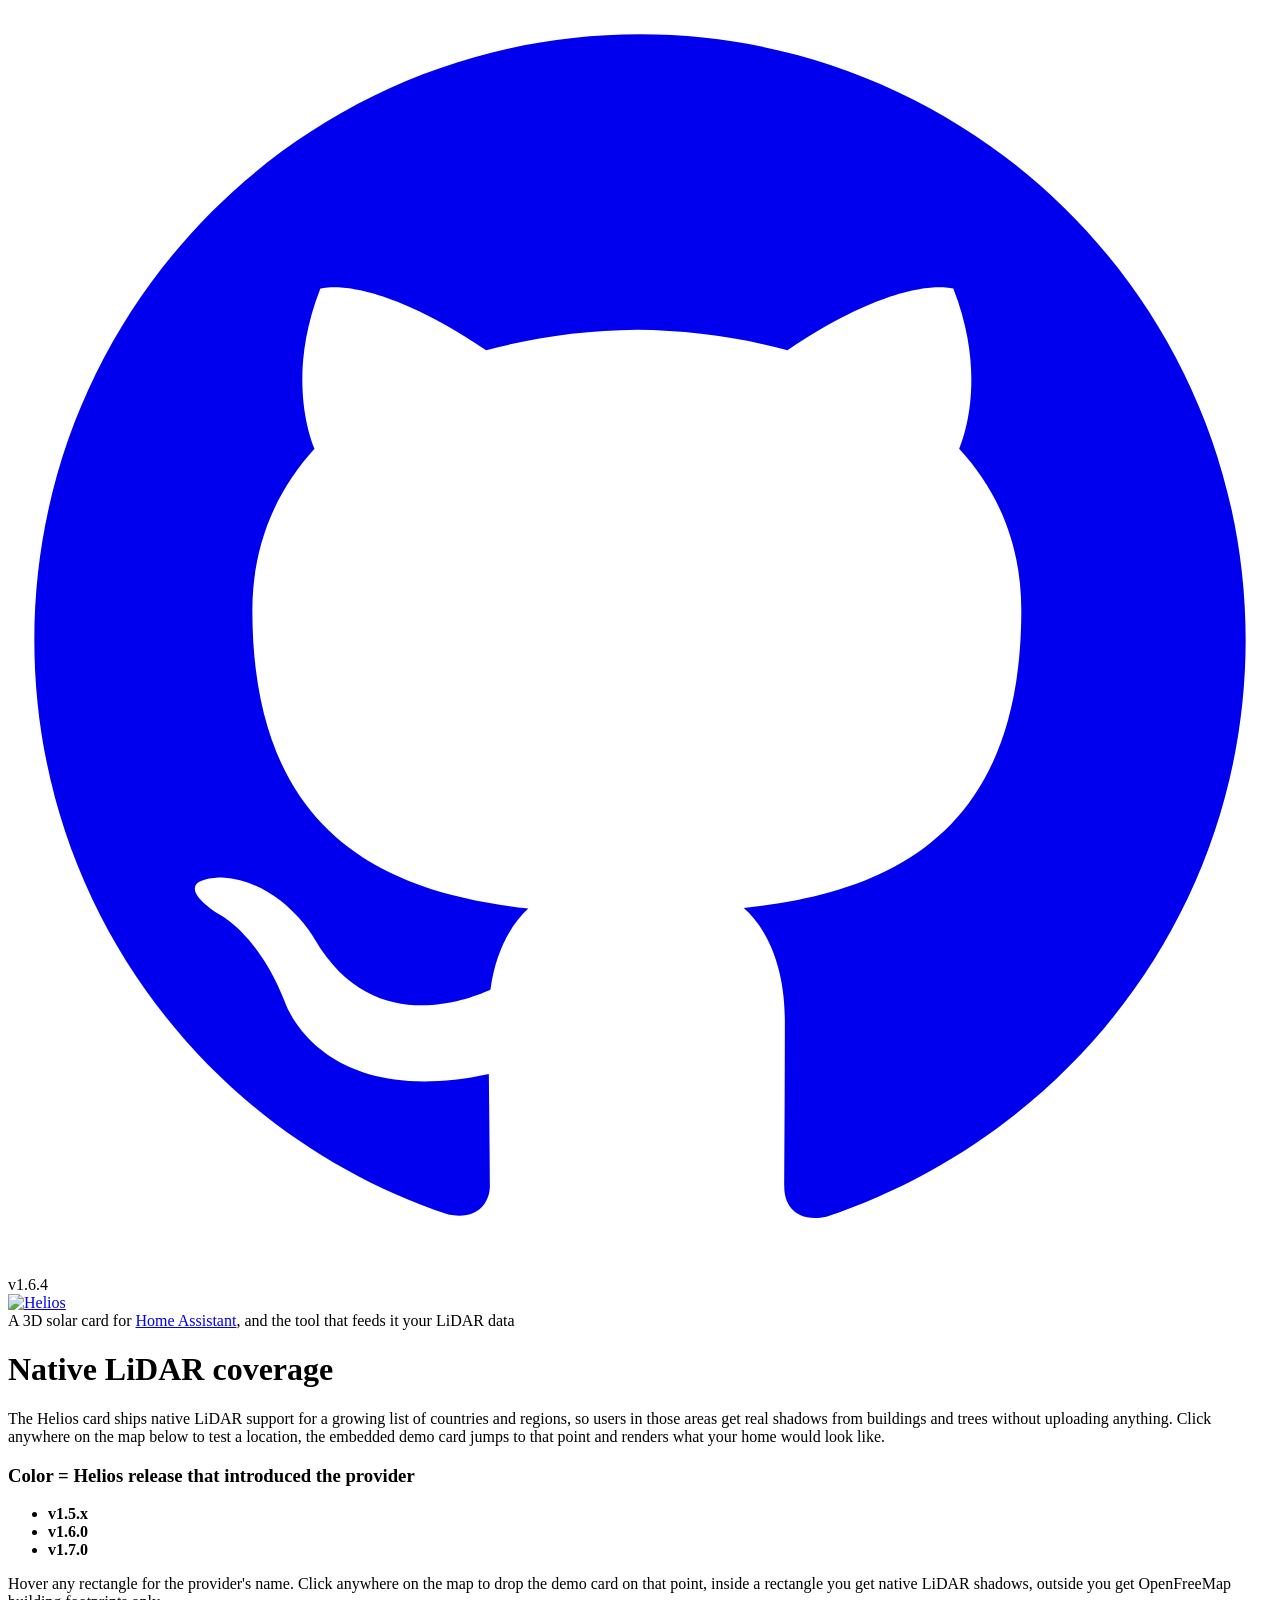
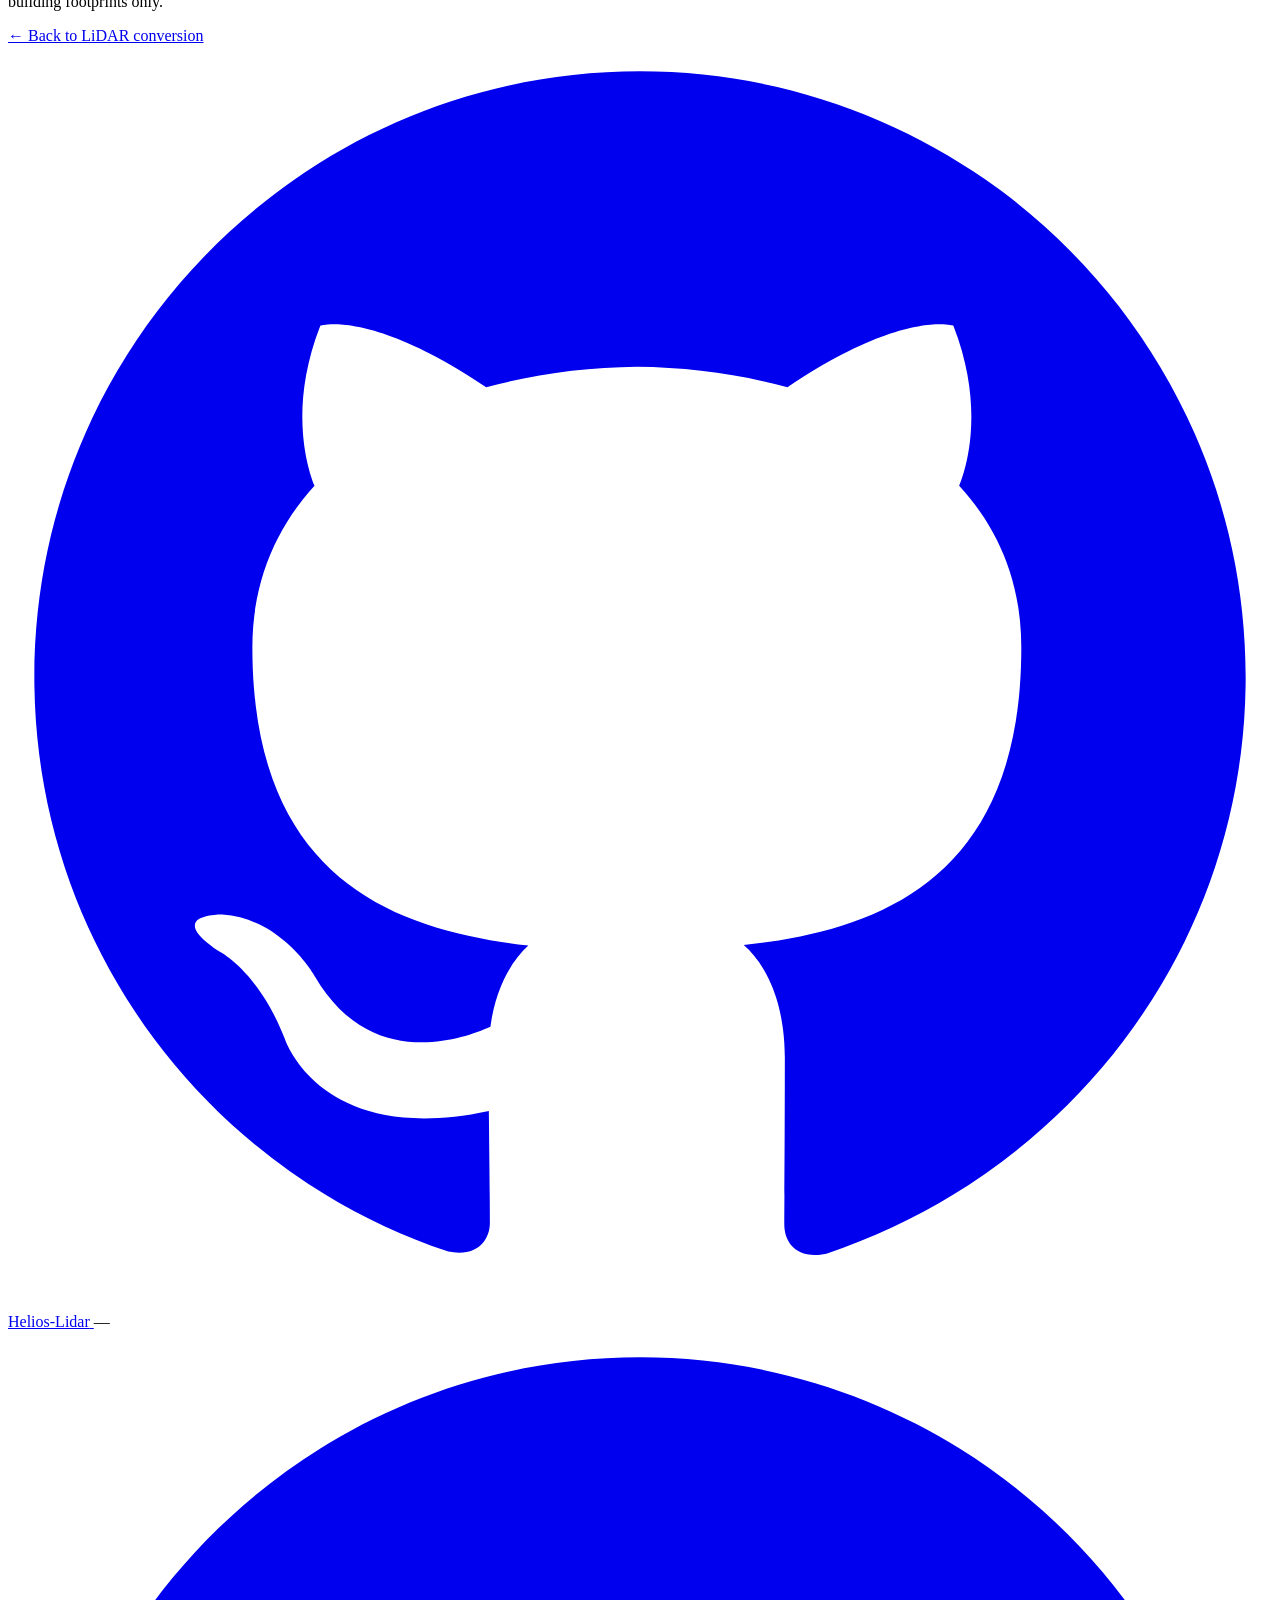
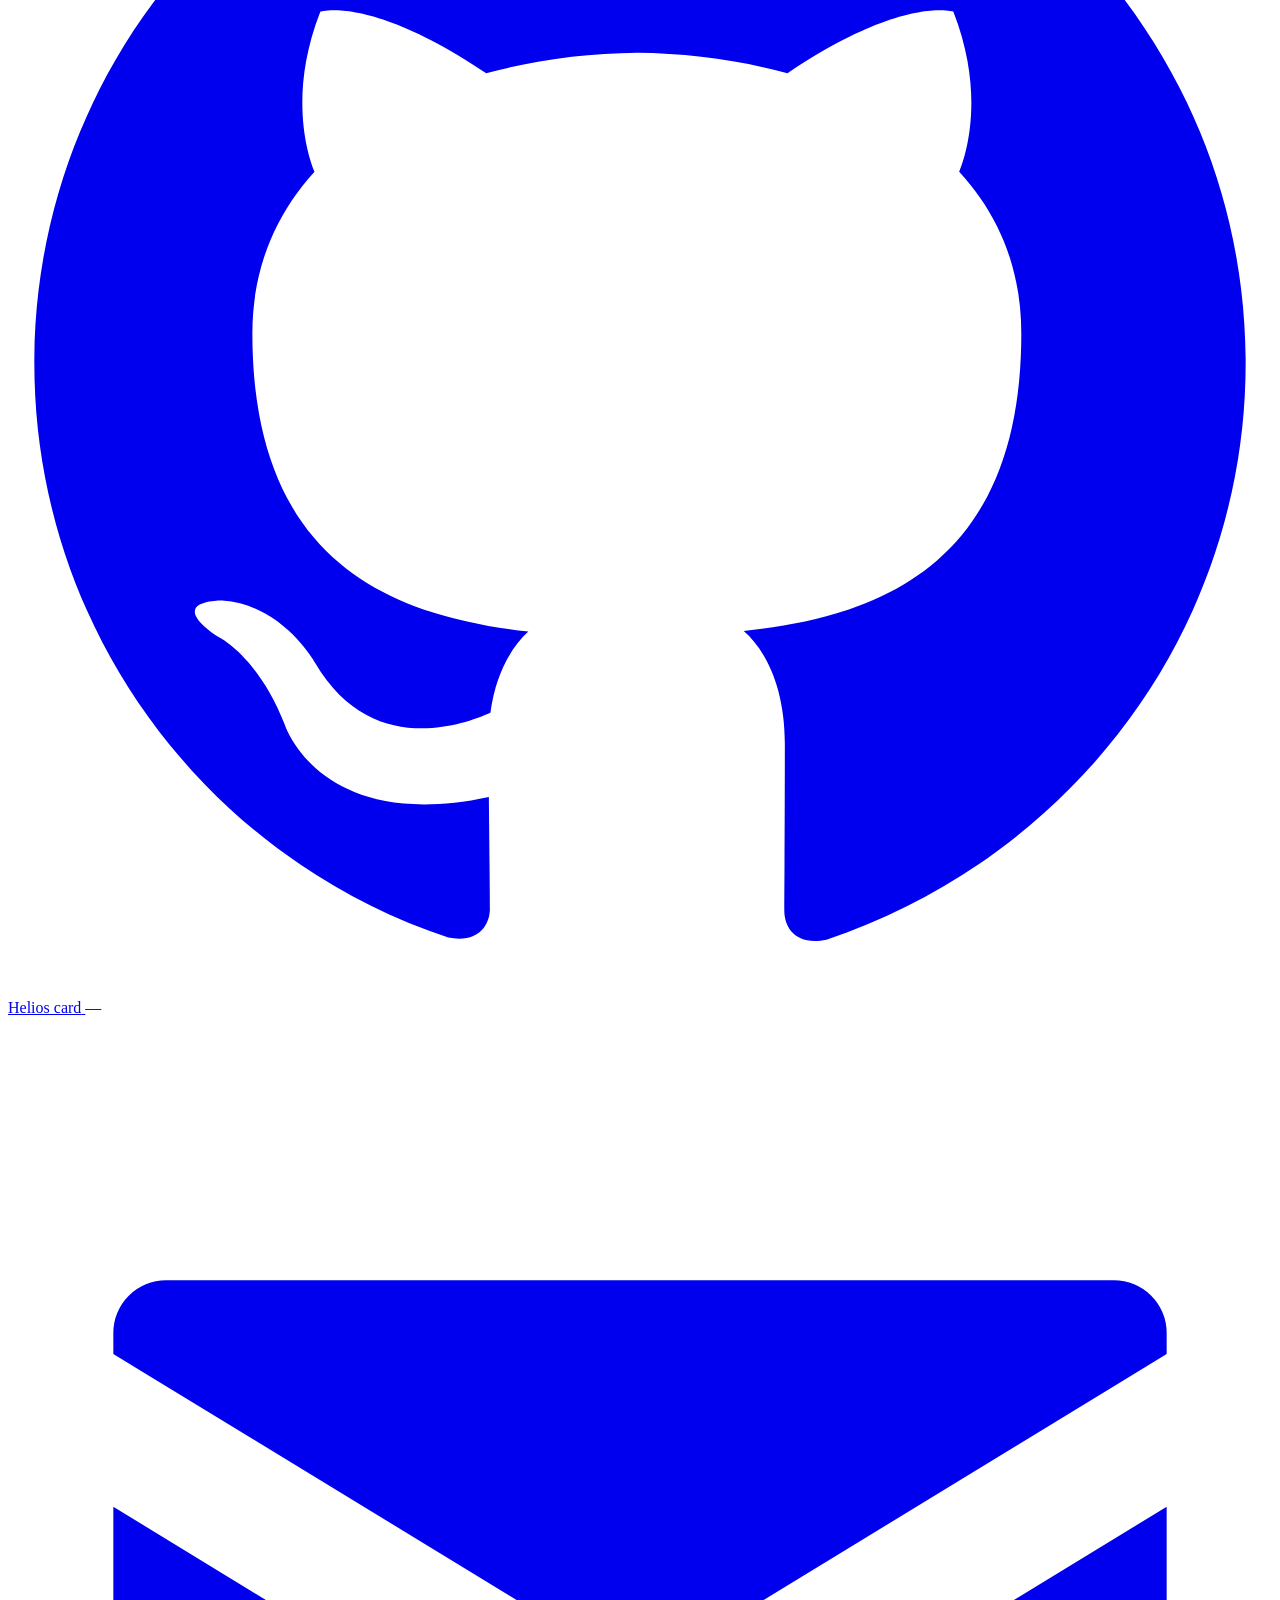
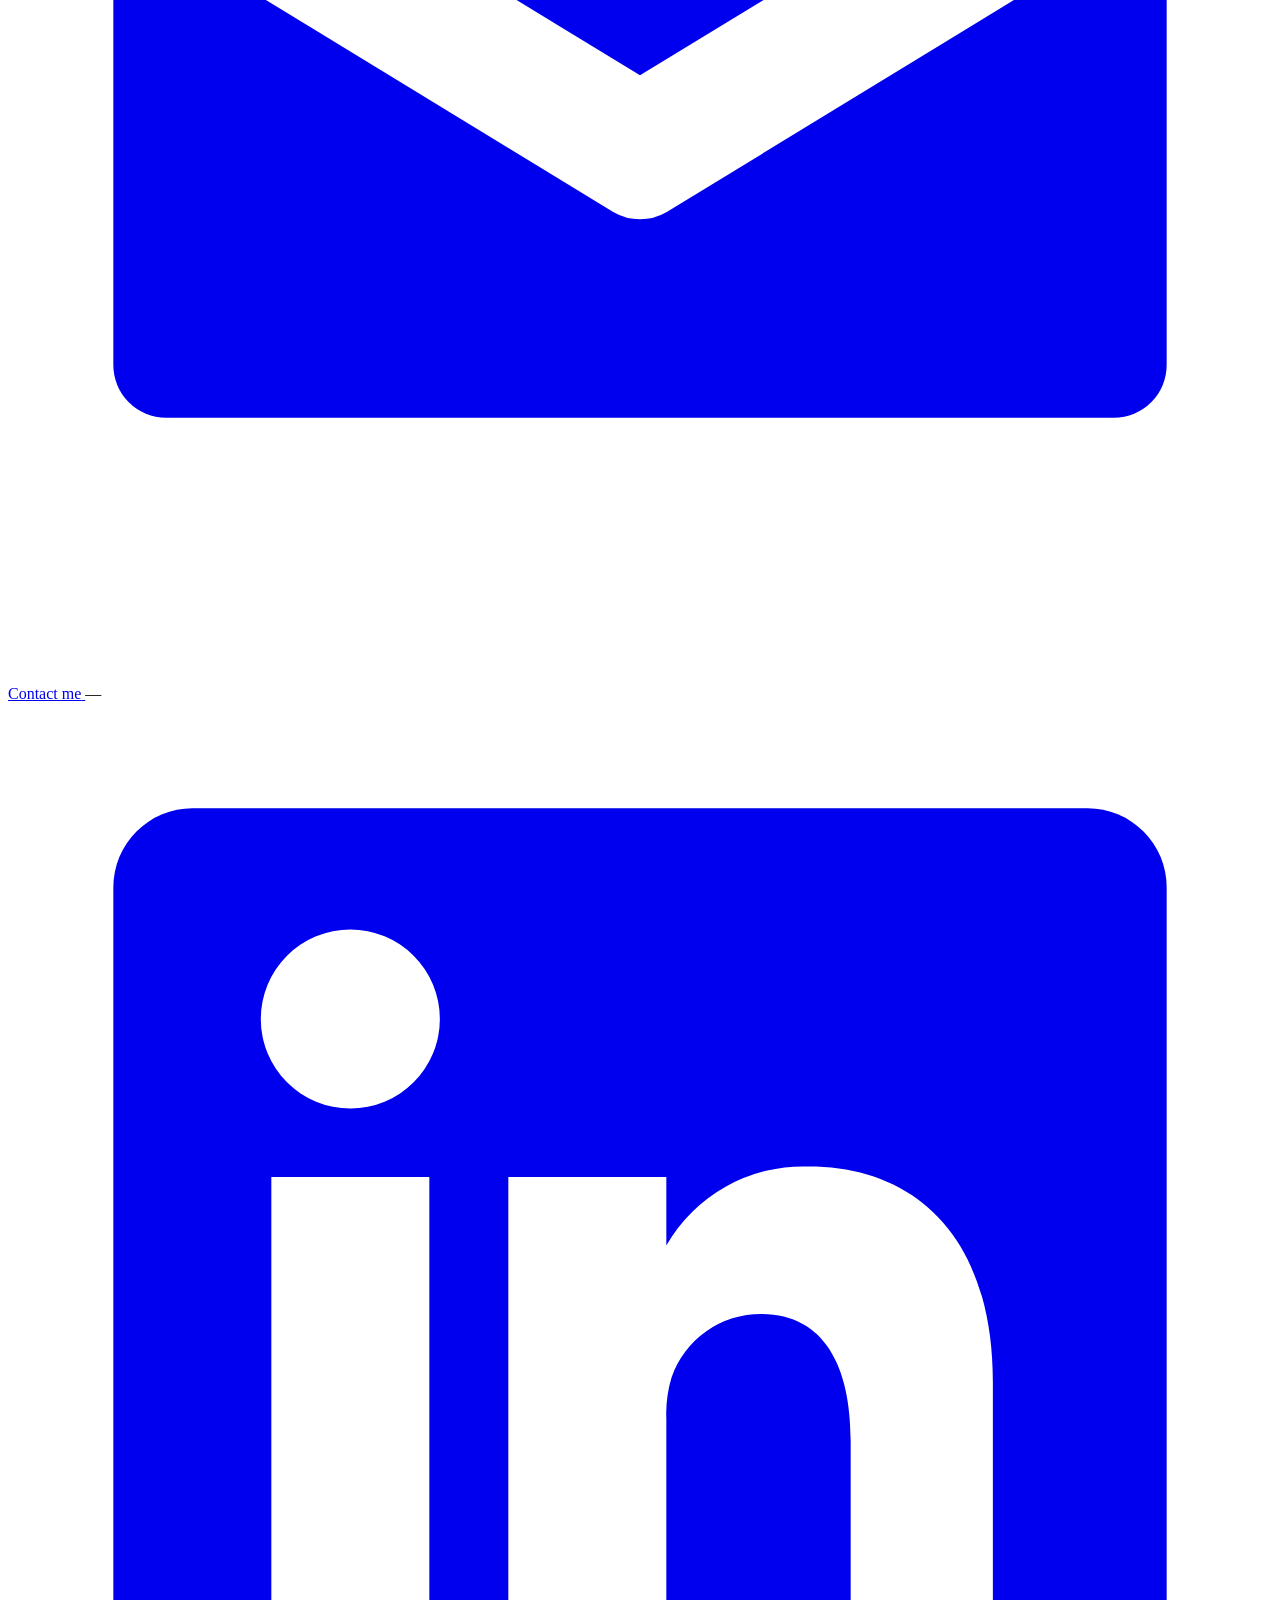
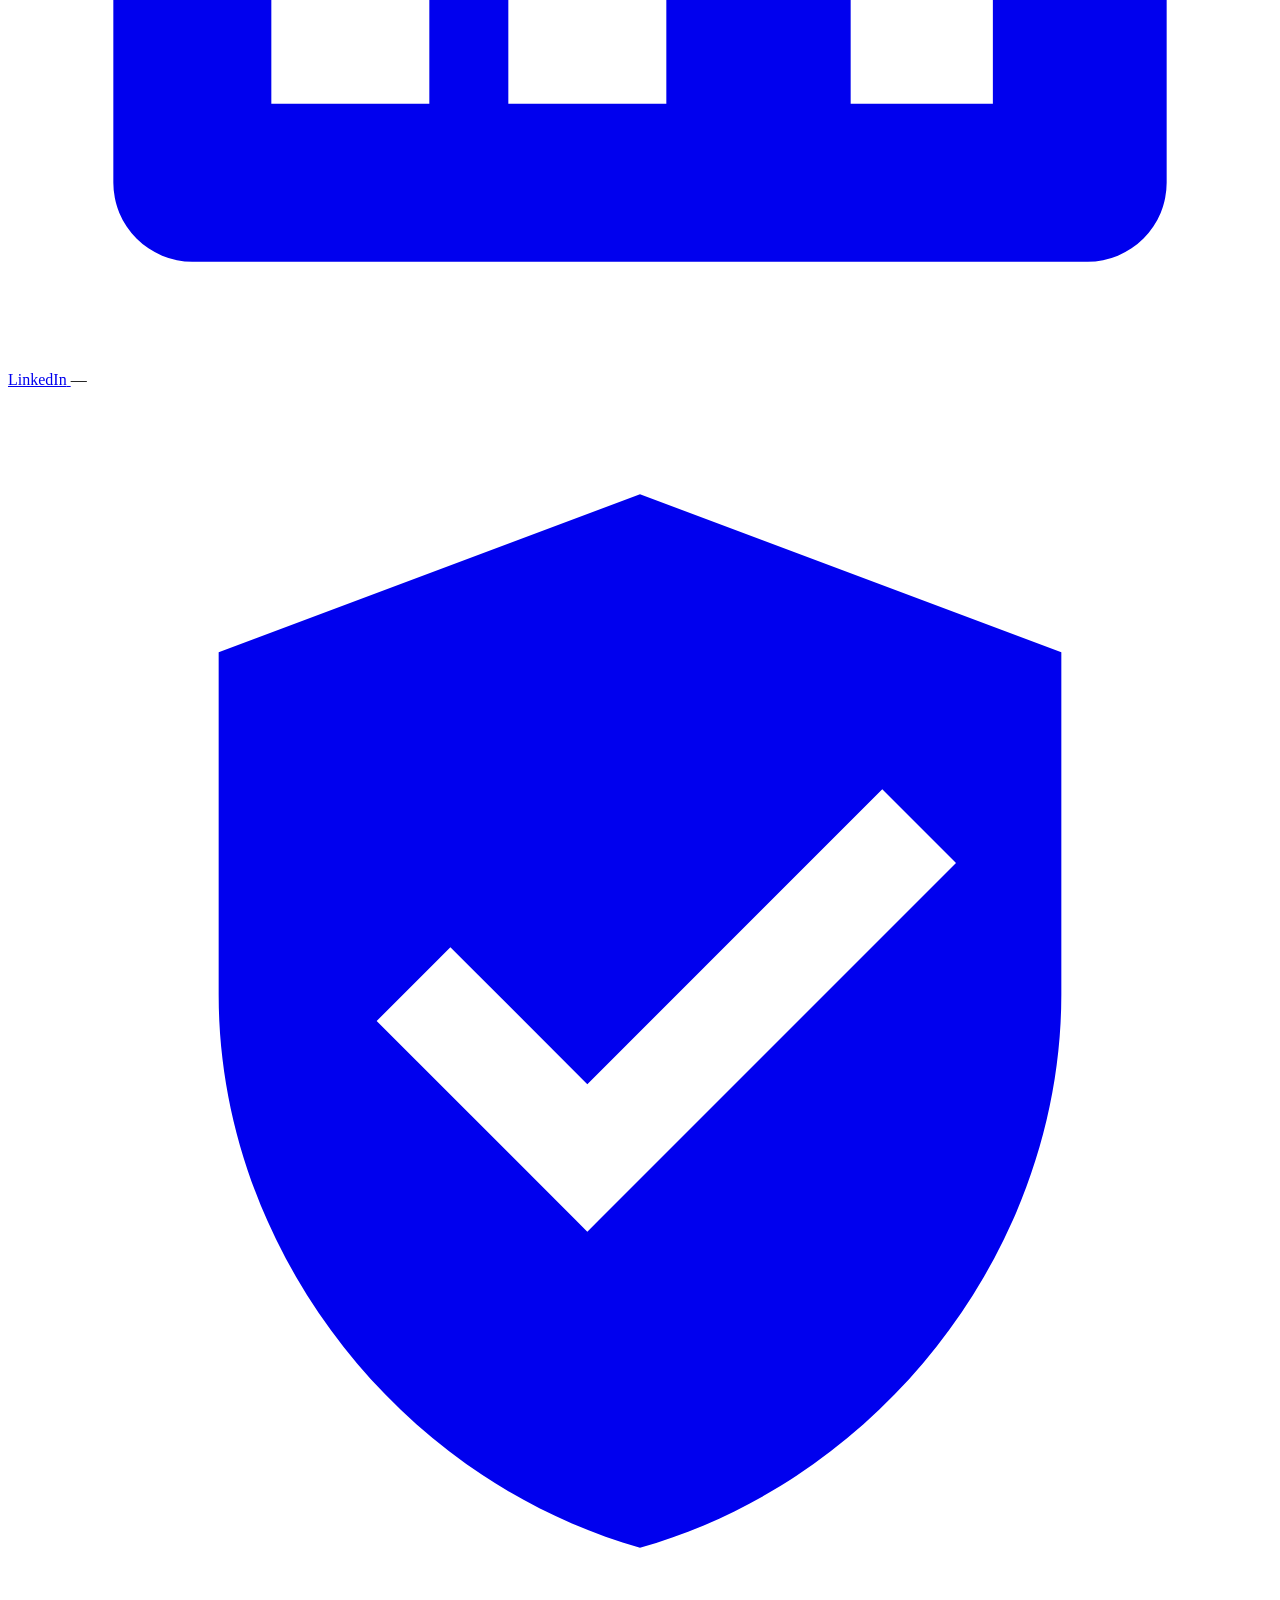
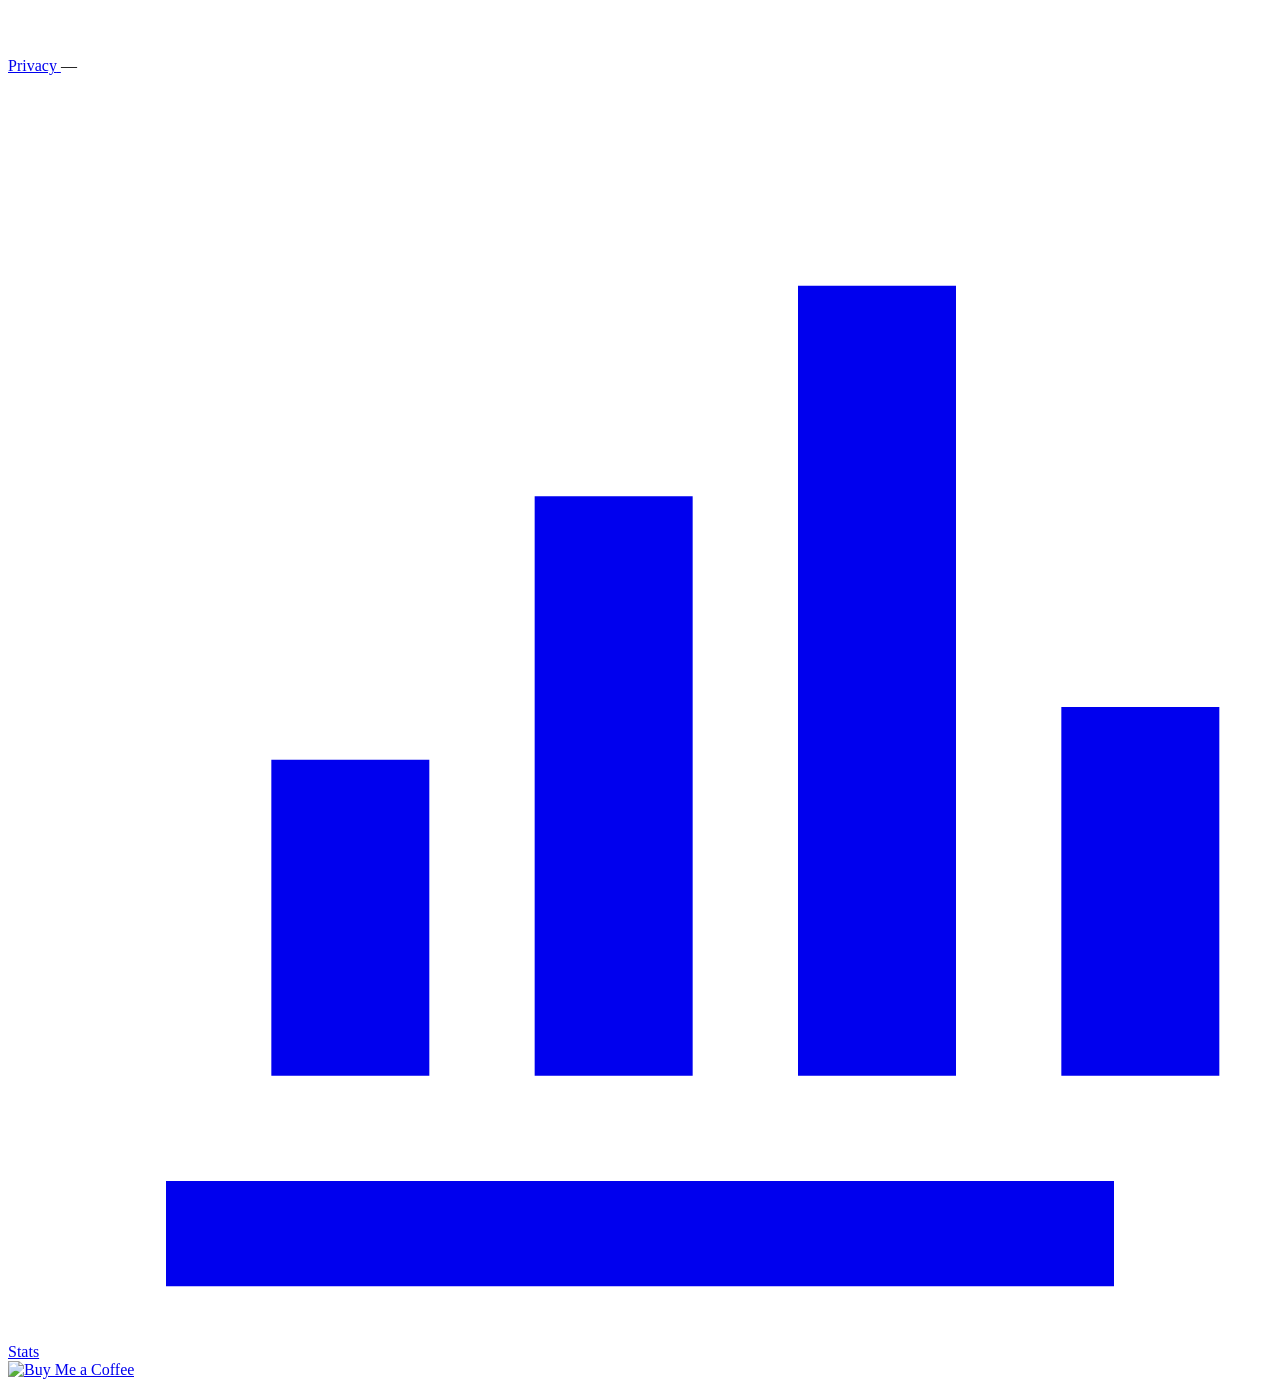
==== frontend/coverage.html @ b8e59f80 "Add /coverage page, interactive world map of native Helios LiDAR support New page at /coverage that " ====
<!DOCTYPE html>
<html lang="en" data-theme="dark">
<head>
  <meta charset="UTF-8">
  <meta name="viewport" content="width=device-width, initial-scale=1.0">

  <title>Helios , native LiDAR coverage</title>
  <meta name="description" content="Check whether your home is inside one of the regions where the Helios Home Assistant card uses native LiDAR shadows. Click anywhere on the world map and the embedded demo card jumps to that point so you can see the result instantly.">
  <meta name="keywords" content="Helios, Home Assistant, LiDAR, coverage map, OpenFreeMap, MapLibre, shadows">
  <meta name="author" content="Jérôme Cremoux">
  <meta name="robots" content="index, follow">
  <link rel="canonical" href="https://helios-lidar.org/coverage">

  <meta property="og:type" content="website">
  <meta property="og:site_name" content="Helios">
  <meta property="og:title" content="Helios , native LiDAR coverage map">
  <meta property="og:description" content="An interactive world map of the regions where Helios paints shadows from real LiDAR data, click anywhere to test your home.">
  <meta property="og:url" content="https://helios-lidar.org/coverage">
  <meta property="og:image" content="https://helios-lidar.org/static/helios-icon.png">

  <meta name="twitter:card" content="summary_large_image">
  <meta name="twitter:title" content="Helios , native LiDAR coverage map">
  <meta name="twitter:description" content="Click anywhere on the world map to test whether the Helios card has native LiDAR shadows at that location.">
  <meta name="twitter:image" content="https://helios-lidar.org/static/helios-icon.png">

  <link rel="icon" type="image/png" href="/static/helios-icon.png">
  <link rel="stylesheet" href="/static/style.css">

  <!--  Leaflet 1.9.4: small (145 kB) interactive world map. Used here
        for the coverage browser, the embedded Helios demo card below
        carries its own MapLibre instance for the 3D home view.        -->
  <link rel="stylesheet" href="https://unpkg.com/leaflet@1.9.4/dist/leaflet.css"
        integrity="sha256-p4NxAoJBhIIN+hmNHrzRCf9tD/miZyoHS5obTRR9BMY="
        crossorigin="">
  <script defer src="https://unpkg.com/leaflet@1.9.4/dist/leaflet.js"
          integrity="sha256-20nQCchB9co0qIjJZRGuk2/Z9VM+kNiyxNV1lvTlZBo="
          crossorigin=""></script>
</head>
<body>
  <div class="bg-blur bg-blur--left"  aria-hidden="true"></div>
  <div class="bg-blur bg-blur--right" aria-hidden="true"></div>
  <div class="lang-strip">
    <div class="lang-strip-left">
      <a class="repo-link" href="https://github.com/ReikanYsora/Helios" target="_blank" rel="noopener" aria-label="Helios GitHub repository">
        <svg viewBox="0 0 24 24" aria-hidden="true" focusable="false"><path fill="currentColor" d="M12 .5C5.65.5.5 5.65.5 12c0 5.08 3.29 9.39 7.86 10.91.58.11.79-.25.79-.55 0-.27-.01-1.17-.02-2.12-3.2.69-3.87-1.36-3.87-1.36-.52-1.33-1.27-1.68-1.27-1.68-1.04-.71.08-.69.08-.69 1.15.08 1.76 1.18 1.76 1.18 1.02 1.74 2.68 1.24 3.33.95.1-.74.4-1.25.72-1.54-2.55-.29-5.24-1.27-5.24-5.66 0-1.25.45-2.27 1.18-3.07-.12-.29-.51-1.46.11-3.04 0 0 .96-.31 3.15 1.17.91-.25 1.89-.38 2.86-.39.97.01 1.95.14 2.86.39 2.19-1.48 3.15-1.17 3.15-1.17.62 1.58.23 2.75.11 3.04.74.8 1.18 1.82 1.18 3.07 0 4.4-2.7 5.37-5.27 5.65.41.36.78 1.06.78 2.14 0 1.55-.01 2.79-.01 3.17 0 .31.21.67.8.55C20.21 21.38 23.5 17.07 23.5 12 23.5 5.65 18.35.5 12 .5z"/></svg>
      </a>
      <span class="site-version" aria-label="Site version">v1.6.4</span>
    </div>
    <div class="lang-switcher" id="lang-switcher" aria-label="Language"></div>
  </div>
  <main>
    <header>
      <div class="brand-banner">
        <a href="/" aria-label="Helios-Lidar home">
          <img src="/static/helios-icon.png" alt="Helios" class="brand-icon">
        </a>
      </div>
      <div class="brand-strip">
        <span class="brand-strip-text" data-i18n="brandStrip">
          A 3D solar card for
          <a href="https://www.home-assistant.io/" target="_blank" rel="noopener">Home Assistant</a>, and the tool that feeds it your LiDAR data
        </span>
      </div>
      <h1 data-i18n="coverageH1">Native LiDAR coverage</h1>
      <p class="lede" data-i18n="coverageLede">
        The Helios card ships native LiDAR support for a growing list of countries and regions, so users in those areas get real shadows from buildings and trees without uploading anything. Click anywhere on the map below to test a location, the embedded demo card jumps to that point and renders what your home would look like.
      </p>
    </header>

    <section class="card" id="coverage-section">
      <div class="coverage-layout">
        <div class="coverage-map-col">
          <div id="coverage-map" class="coverage-map" aria-label="Interactive world map of Helios native LiDAR coverage"></div>
          <div class="coverage-legend" aria-label="Map legend">
            <h3 data-i18n="coverageLegendH3">Color = Helios release that introduced the provider</h3>
            <ul class="coverage-legend-list">
              <li>
                <span class="coverage-legend-swatch" style="background: var(--cov-v15);"></span>
                <span><strong>v1.5.x</strong></span>
              </li>
              <li>
                <span class="coverage-legend-swatch" style="background: var(--cov-v16);"></span>
                <span><strong>v1.6.0</strong></span>
              </li>
              <li>
                <span class="coverage-legend-swatch" style="background: var(--cov-v17);"></span>
                <span><strong>v1.7.0</strong></span>
              </li>
            </ul>
            <p class="coverage-legend-tip" data-i18n="coverageLegendTip">
              Hover any rectangle for the provider's name. Click anywhere on the map to drop the demo card on that point, inside a rectangle you get native LiDAR shadows, outside you get OpenFreeMap building footprints only.
            </p>
          </div>
        </div>
        <div class="coverage-card-col">
          <div id="coverage-card-host" class="coverage-card-host" aria-label="Live demo of the Helios card at the selected location"></div>
          <div class="coverage-card-footer">
            <span class="coverage-current-loc" id="coverage-current-loc" aria-live="polite"></span>
            <a class="coverage-back-link" href="/" data-i18n="coverageBackLink">&larr; Back to LiDAR conversion</a>
          </div>
        </div>
      </div>
    </section>
  </main>

  <footer class="footer-glow">
    <div class="footer-inner">
      <a class="footer-link" href="https://github.com/ReikanYsora/Helios-Lidar" target="_blank" rel="noopener">
        <svg class="footer-link-icon" viewBox="0 0 24 24" aria-hidden="true" focusable="false"><path fill="currentColor" d="M12 .5C5.65.5.5 5.65.5 12c0 5.08 3.29 9.39 7.86 10.91.58.11.79-.25.79-.55 0-.27-.01-1.17-.02-2.12-3.2.69-3.87-1.36-3.87-1.36-.52-1.33-1.27-1.68-1.27-1.68-1.04-.71.08-.69.08-.69 1.15.08 1.76 1.18 1.76 1.18 1.02 1.74 2.68 1.24 3.33.95.1-.74.4-1.25.72-1.54-2.55-.29-5.24-1.27-5.24-5.66 0-1.25.45-2.27 1.18-3.07-.12-.29-.51-1.46.11-3.04 0 0 .96-.31 3.15 1.17.91-.25 1.89-.38 2.86-.39.97.01 1.95.14 2.86.39 2.19-1.48 3.15-1.17 3.15-1.17.62 1.58.23 2.75.11 3.04.74.8 1.18 1.82 1.18 3.07 0 4.4-2.7 5.37-5.27 5.65.41.36.78 1.06.78 2.14 0 1.55-.01 2.79-.01 3.17 0 .31.21.67.8.55C20.21 21.38 23.5 17.07 23.5 12 23.5 5.65 18.35.5 12 .5z"/></svg>
        <span data-i18n="footerSource">Helios-Lidar</span>
      </a>
      <span class="sep">&mdash;</span>
      <a class="footer-link" href="https://github.com/ReikanYsora/Helios" target="_blank" rel="noopener">
        <svg class="footer-link-icon" viewBox="0 0 24 24" aria-hidden="true" focusable="false"><path fill="currentColor" d="M12 .5C5.65.5.5 5.65.5 12c0 5.08 3.29 9.39 7.86 10.91.58.11.79-.25.79-.55 0-.27-.01-1.17-.02-2.12-3.2.69-3.87-1.36-3.87-1.36-.52-1.33-1.27-1.68-1.27-1.68-1.04-.71.08-.69.08-.69 1.15.08 1.76 1.18 1.76 1.18 1.02 1.74 2.68 1.24 3.33.95.1-.74.4-1.25.72-1.54-2.55-.29-5.24-1.27-5.24-5.66 0-1.25.45-2.27 1.18-3.07-.12-.29-.51-1.46.11-3.04 0 0 .96-.31 3.15 1.17.91-.25 1.89-.38 2.86-.39.97.01 1.95.14 2.86.39 2.19-1.48 3.15-1.17 3.15-1.17.62 1.58.23 2.75.11 3.04.74.8 1.18 1.82 1.18 3.07 0 4.4-2.7 5.37-5.27 5.65.41.36.78 1.06.78 2.14 0 1.55-.01 2.79-.01 3.17 0 .31.21.67.8.55C20.21 21.38 23.5 17.07 23.5 12 23.5 5.65 18.35.5 12 .5z"/></svg>
        <span data-i18n="footerHeliosCard">Helios card</span>
      </a>
      <span class="sep">&mdash;</span>
      <a class="footer-link" href="mailto:jcremoux@gmail.com">
        <svg class="footer-link-icon" viewBox="0 0 24 24" aria-hidden="true" focusable="false"><path fill="currentColor" d="M3 5h18a1 1 0 0 1 1 1v.4l-10 6.1L2 6.4V6a1 1 0 0 1 1-1zm19 4.3V18a1 1 0 0 1-1 1H3a1 1 0 0 1-1-1V9.3l9.5 5.8a1 1 0 0 0 1 0L22 9.3z"/></svg>
        <span data-i18n="contactMe">Contact me</span>
      </a>
      <span class="sep">&mdash;</span>
      <a class="footer-link" href="https://fr.linkedin.com/in/jerome-cremoux" target="_blank" rel="noopener">
        <svg class="footer-link-icon" viewBox="0 0 24 24" aria-hidden="true" focusable="false"><path fill="currentColor" d="M20.5 2h-17A1.5 1.5 0 0 0 2 3.5v17A1.5 1.5 0 0 0 3.5 22h17a1.5 1.5 0 0 0 1.5-1.5v-17A1.5 1.5 0 0 0 20.5 2zM8 19H5V9h3v10zM6.5 7.7A1.7 1.7 0 1 1 8.2 6a1.7 1.7 0 0 1-1.7 1.7zM19 19h-3v-5c0-1.4-.5-2.4-1.7-2.4a1.8 1.8 0 0 0-1.7 1.2 2.4 2.4 0 0 0-.1.8V19h-3V9h3v1.3a3 3 0 0 1 2.7-1.5c2 0 3.5 1.3 3.5 4.1V19z"/></svg>
        <span>LinkedIn</span>
      </a>
      <span class="sep">&mdash;</span>
      <a class="footer-link" href="/privacy">
        <svg class="footer-link-icon" viewBox="0 0 24 24" aria-hidden="true" focusable="false"><path fill="currentColor" d="M12 2 4 5v6.5c0 4.8 3.4 9.2 8 10.5 4.6-1.3 8-5.7 8-10.5V5l-8-3zm-1 14-4-4 1.4-1.4 2.6 2.6 5.6-5.6L18 9l-7 7z"/></svg>
        <span data-i18n="footerPrivacy">Privacy</span>
      </a>
      <span class="sep">&mdash;</span>
      <a class="footer-link" href="/stats">
        <svg class="footer-link-icon" viewBox="0 0 24 24" aria-hidden="true" focusable="false"><path fill="currentColor" d="M3 21h18v2H3v-2zm2-8h3v6H5v-6zm5-5h3v11h-3V8zm5-4h3v15h-3V4zm5 8h3v7h-3v-7z"/></svg>
        <span data-i18n="footerStats">Stats</span>
      </a>
      <div class="bmc-row">
        <a href="https://www.buymeacoffee.com/reikanysora" target="_blank" rel="noopener">
          <img src="https://img.shields.io/badge/Buy%20Me%20a%20Coffee-Donate-orange?style=flat-square&logo=buy-me-a-coffee" alt="Buy Me a Coffee">
        </a>
      </div>
    </div>
  </footer>

  <script type="module" src="/static/bg-pointcloud.js"></script>
  <script type="module" src="/static/coverage.js"></script>
</body>
</html>
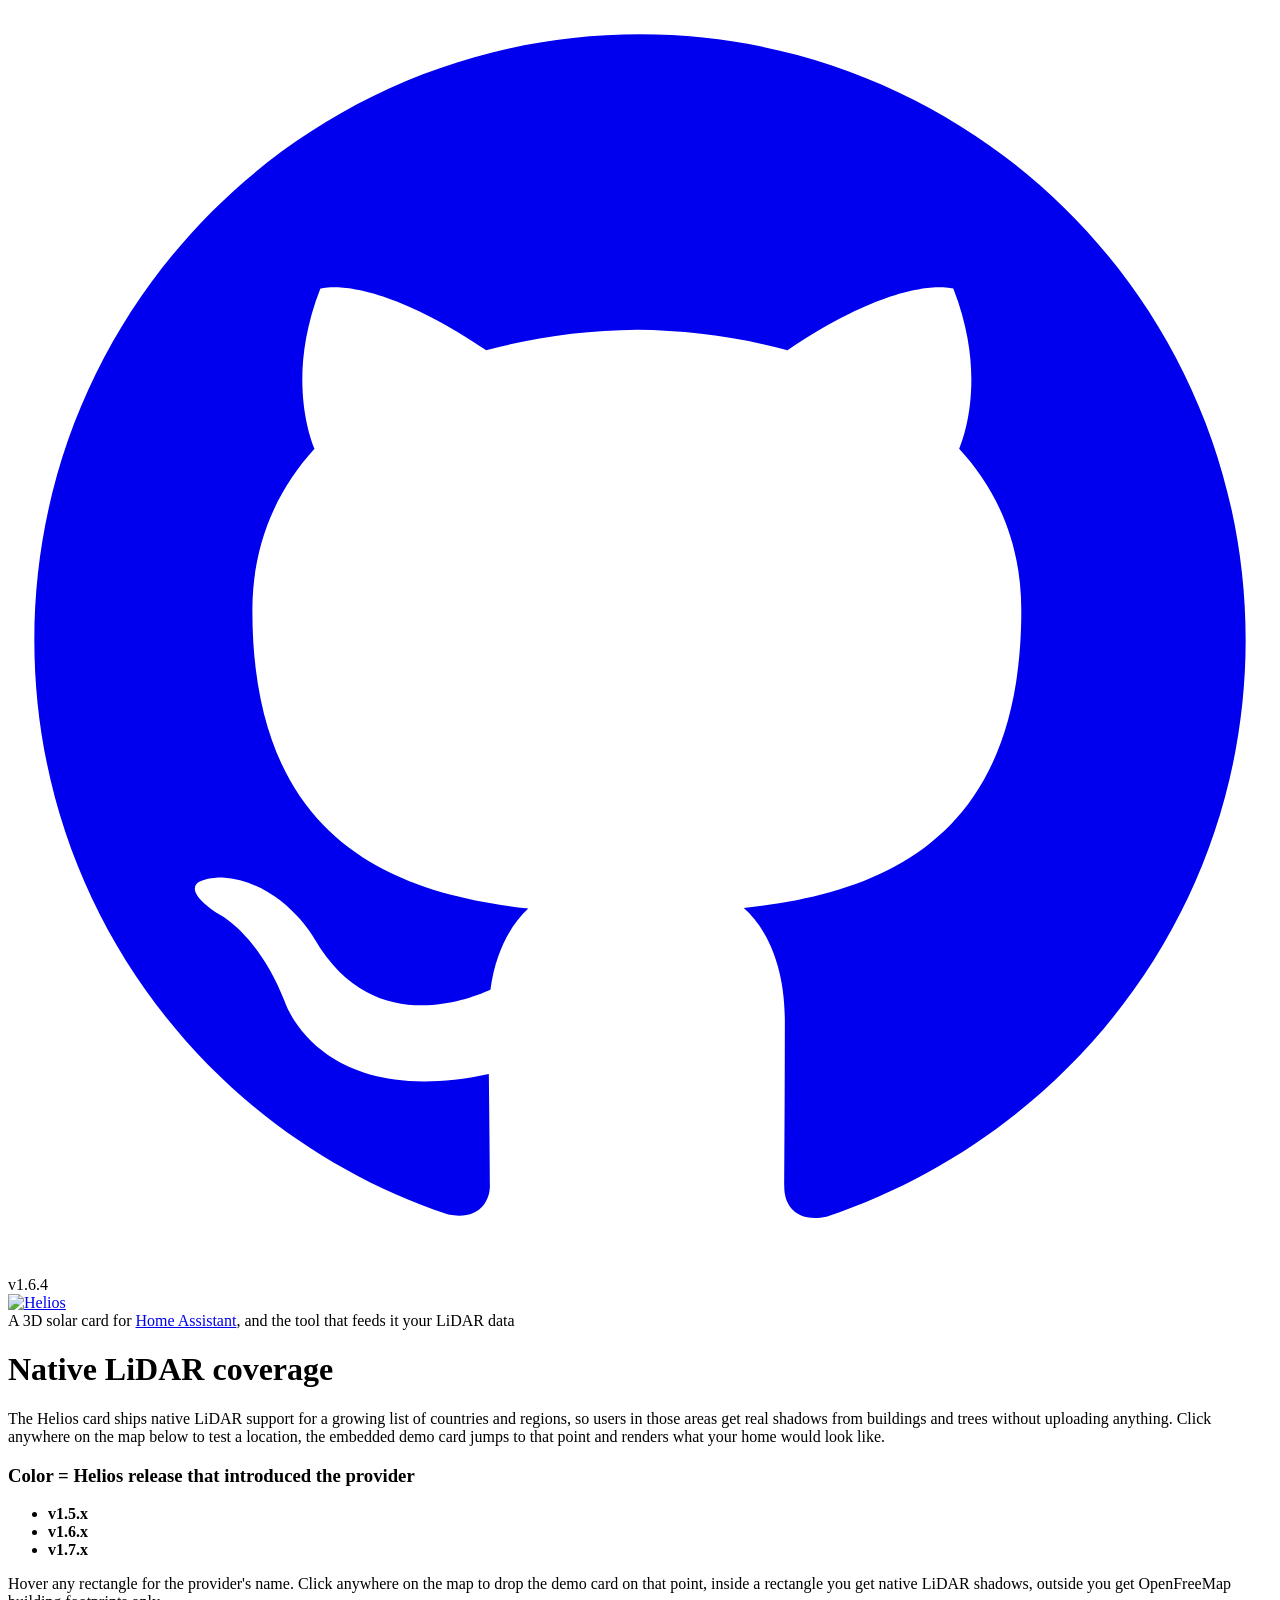
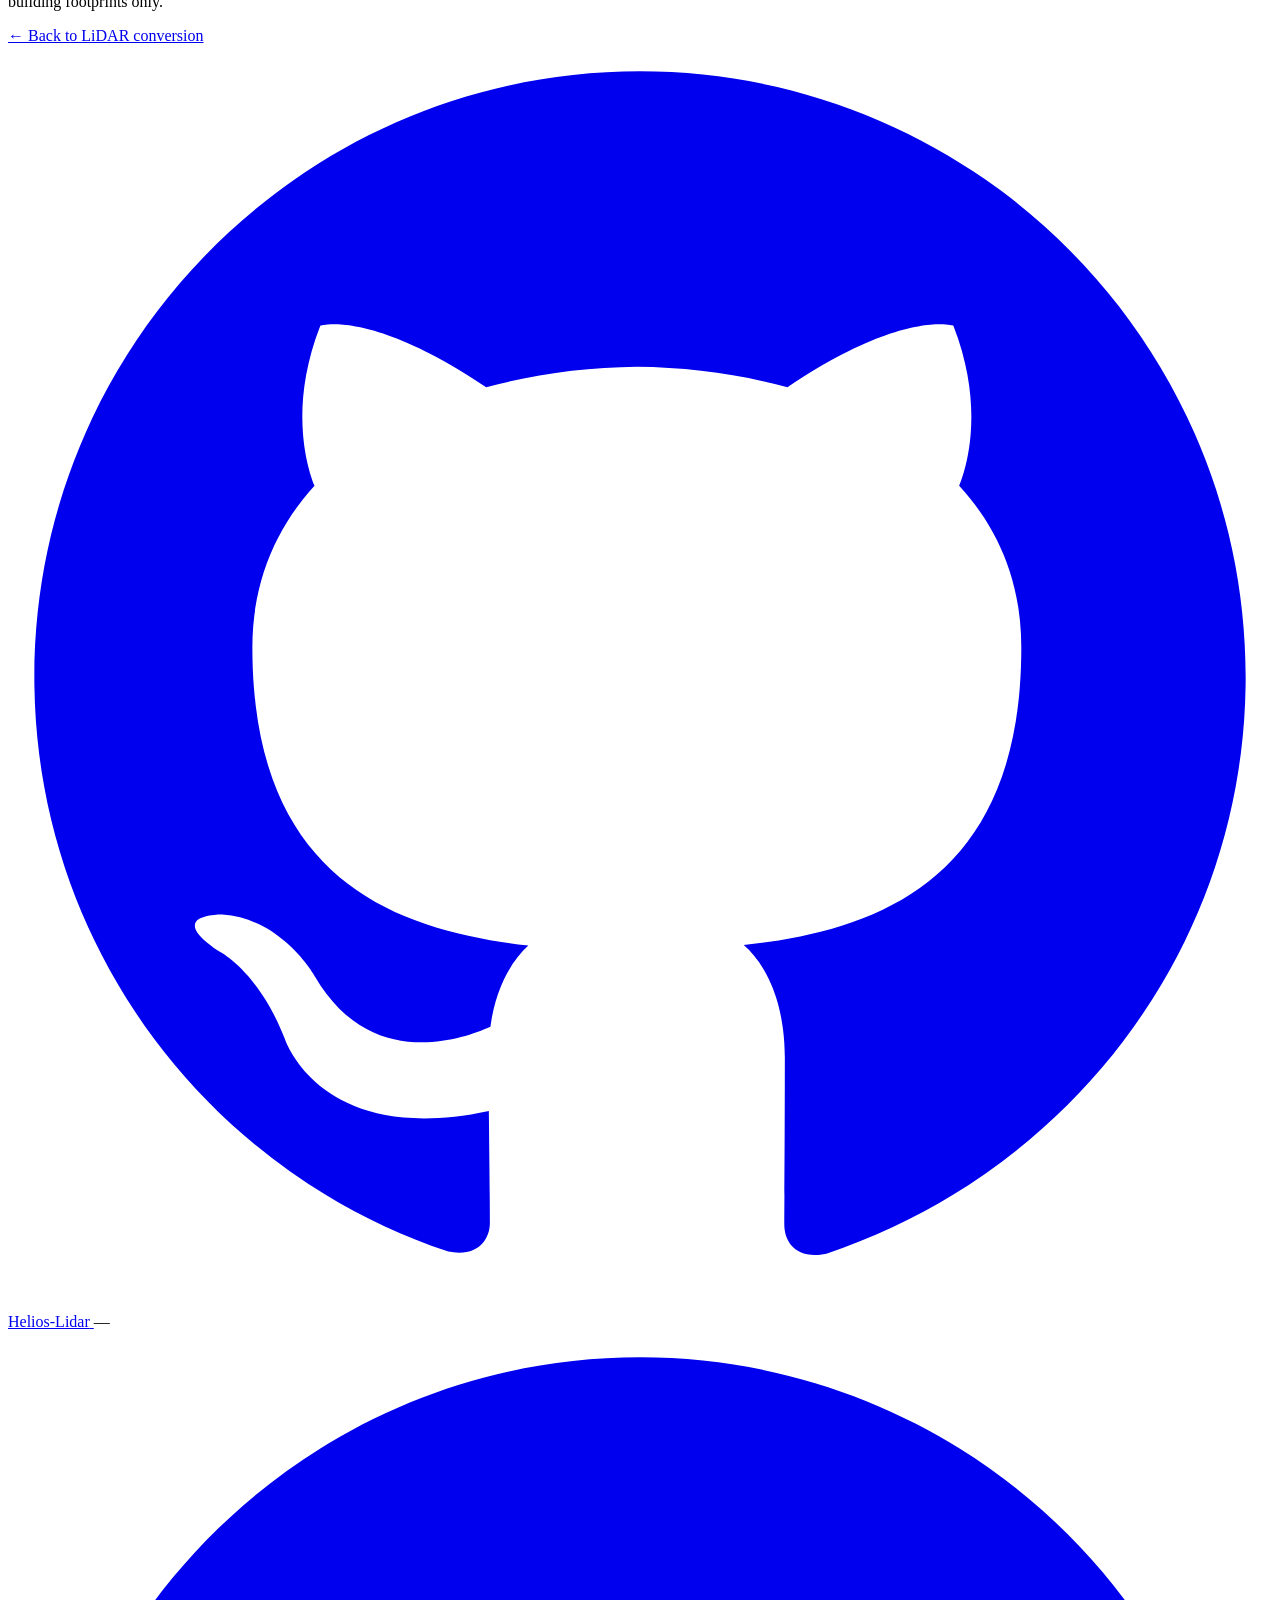
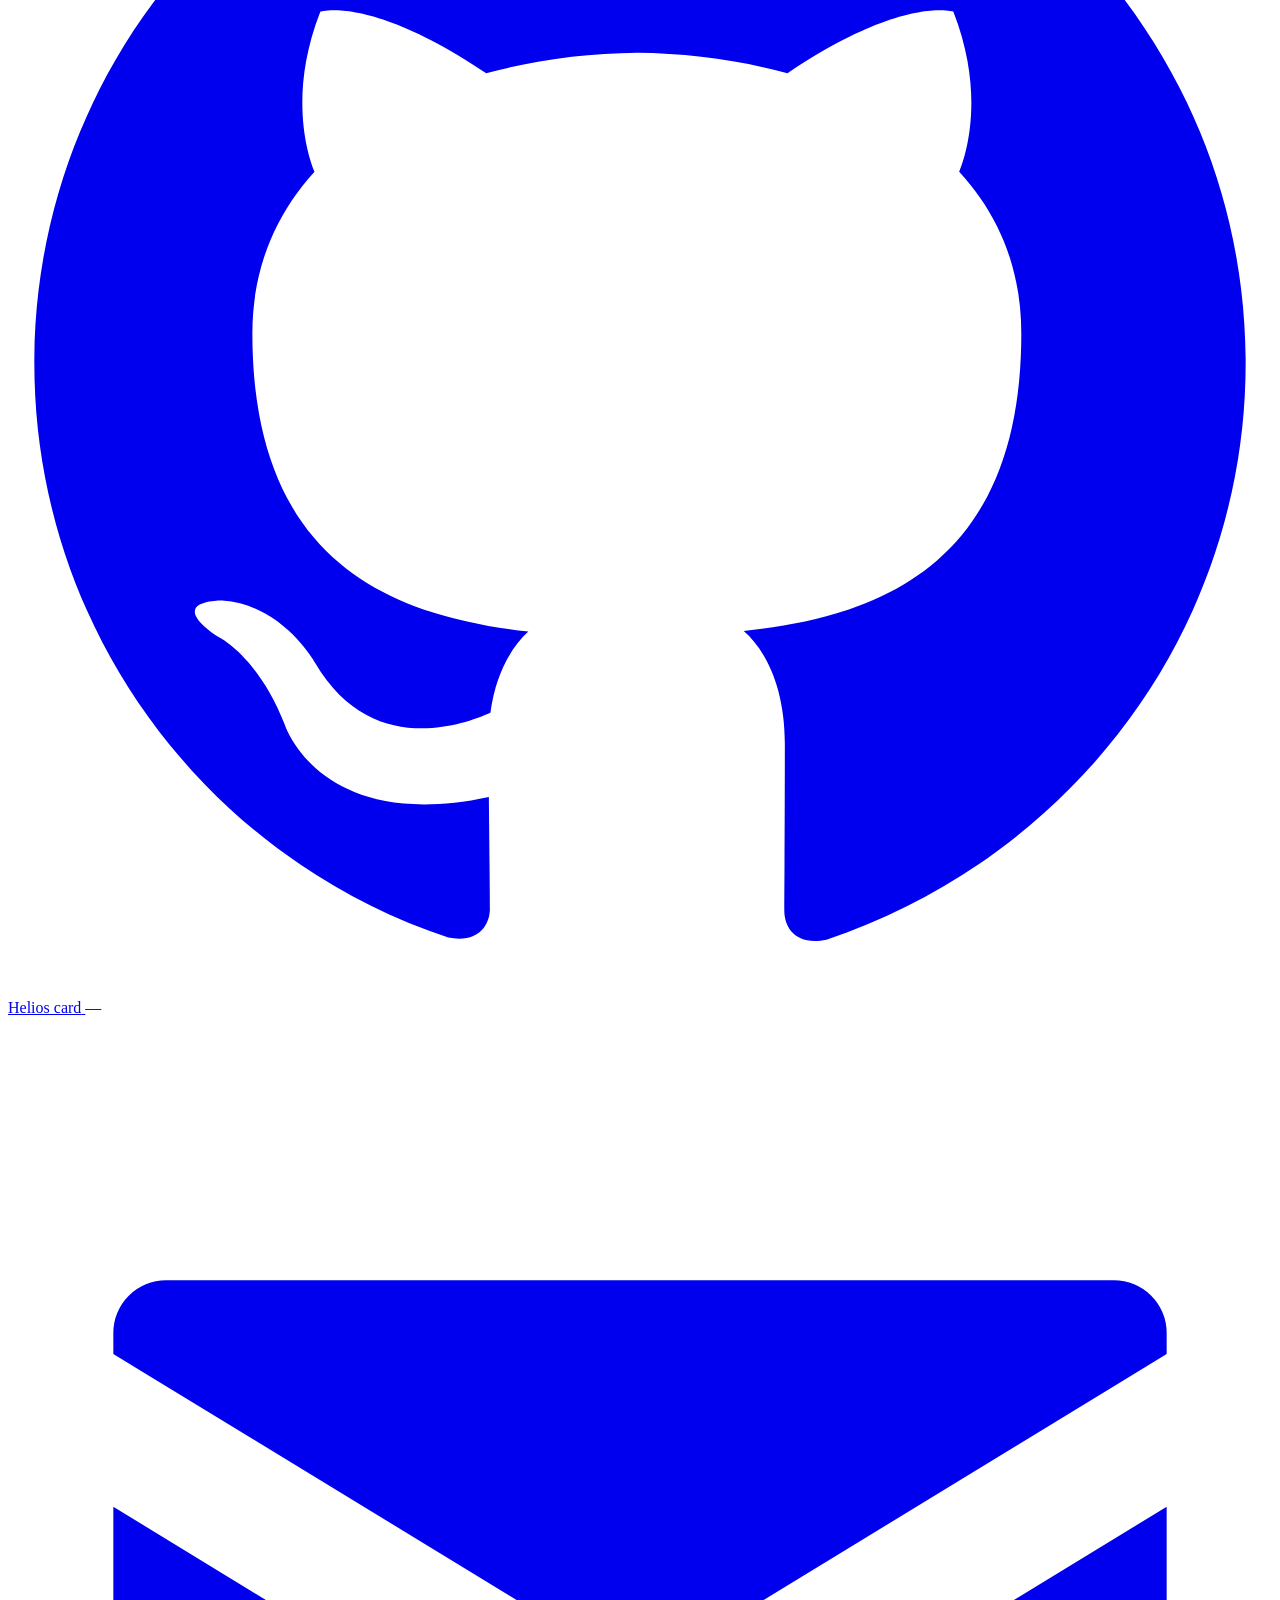
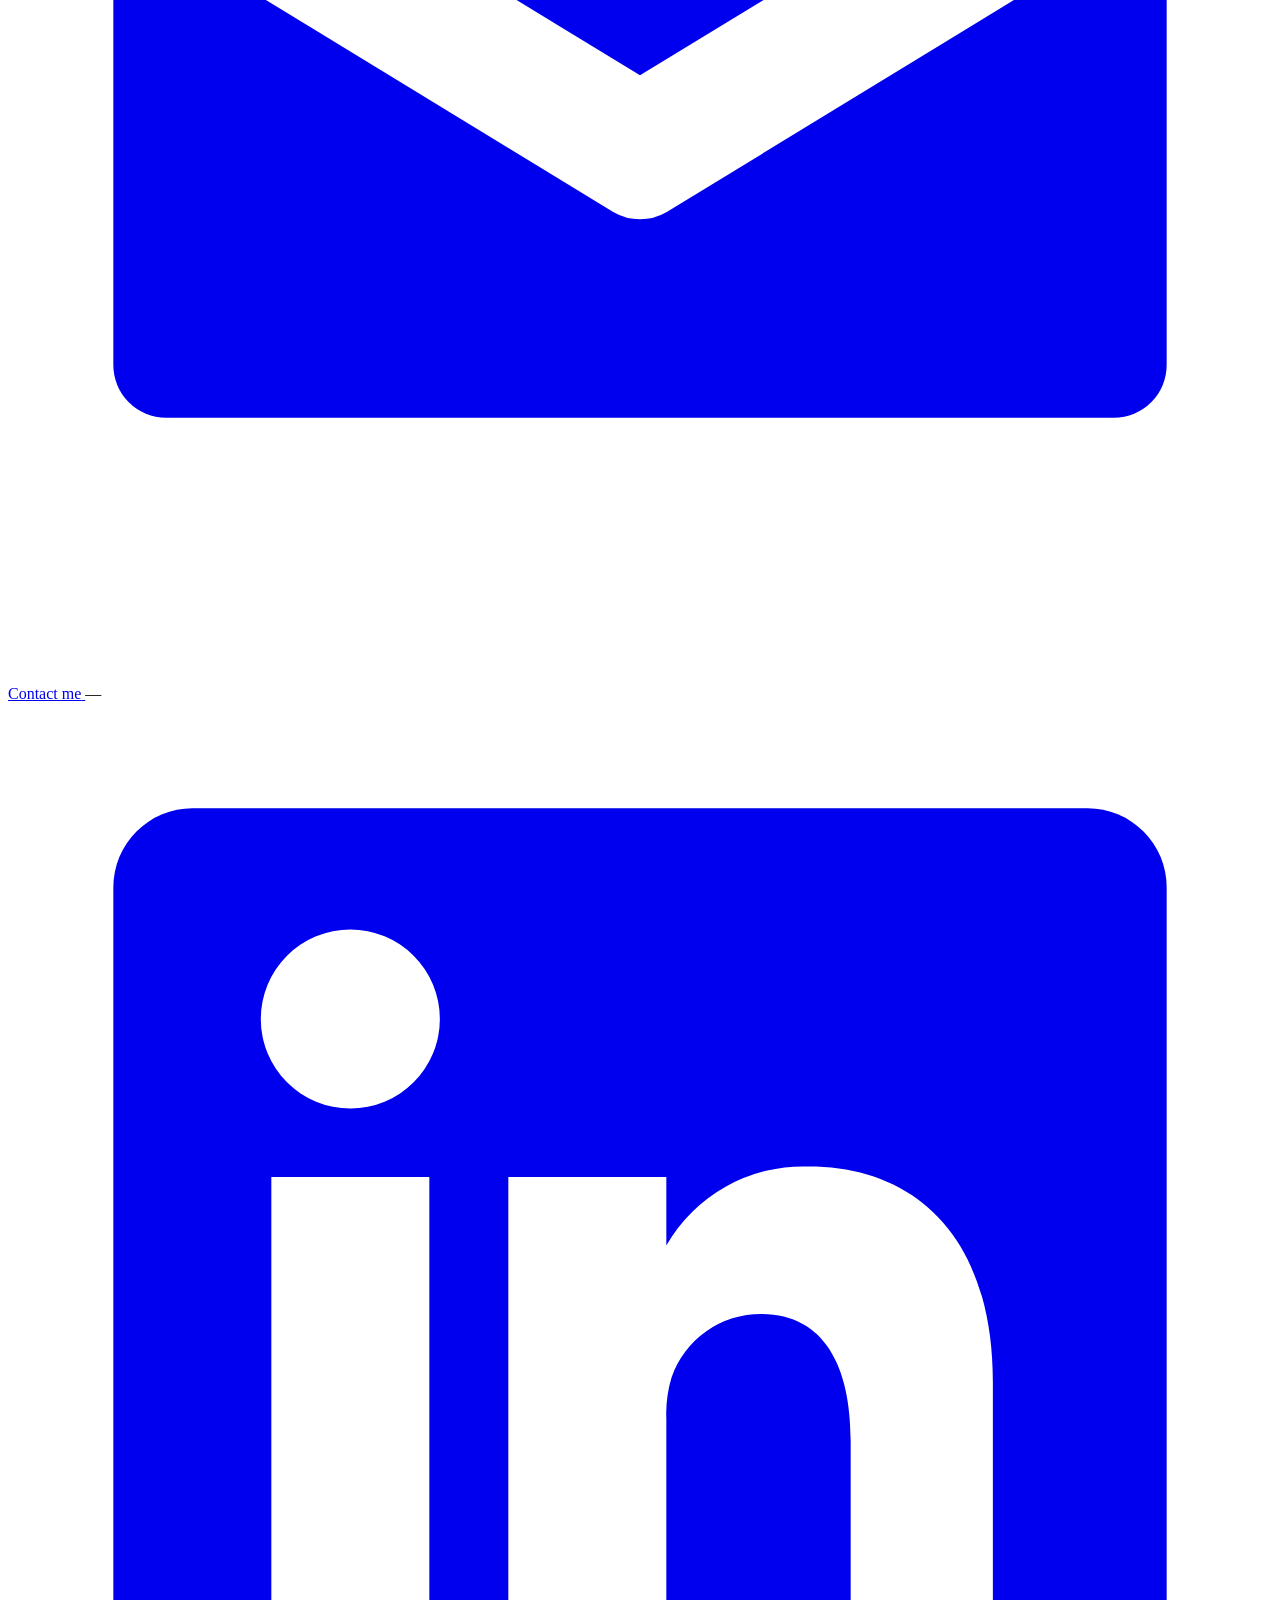
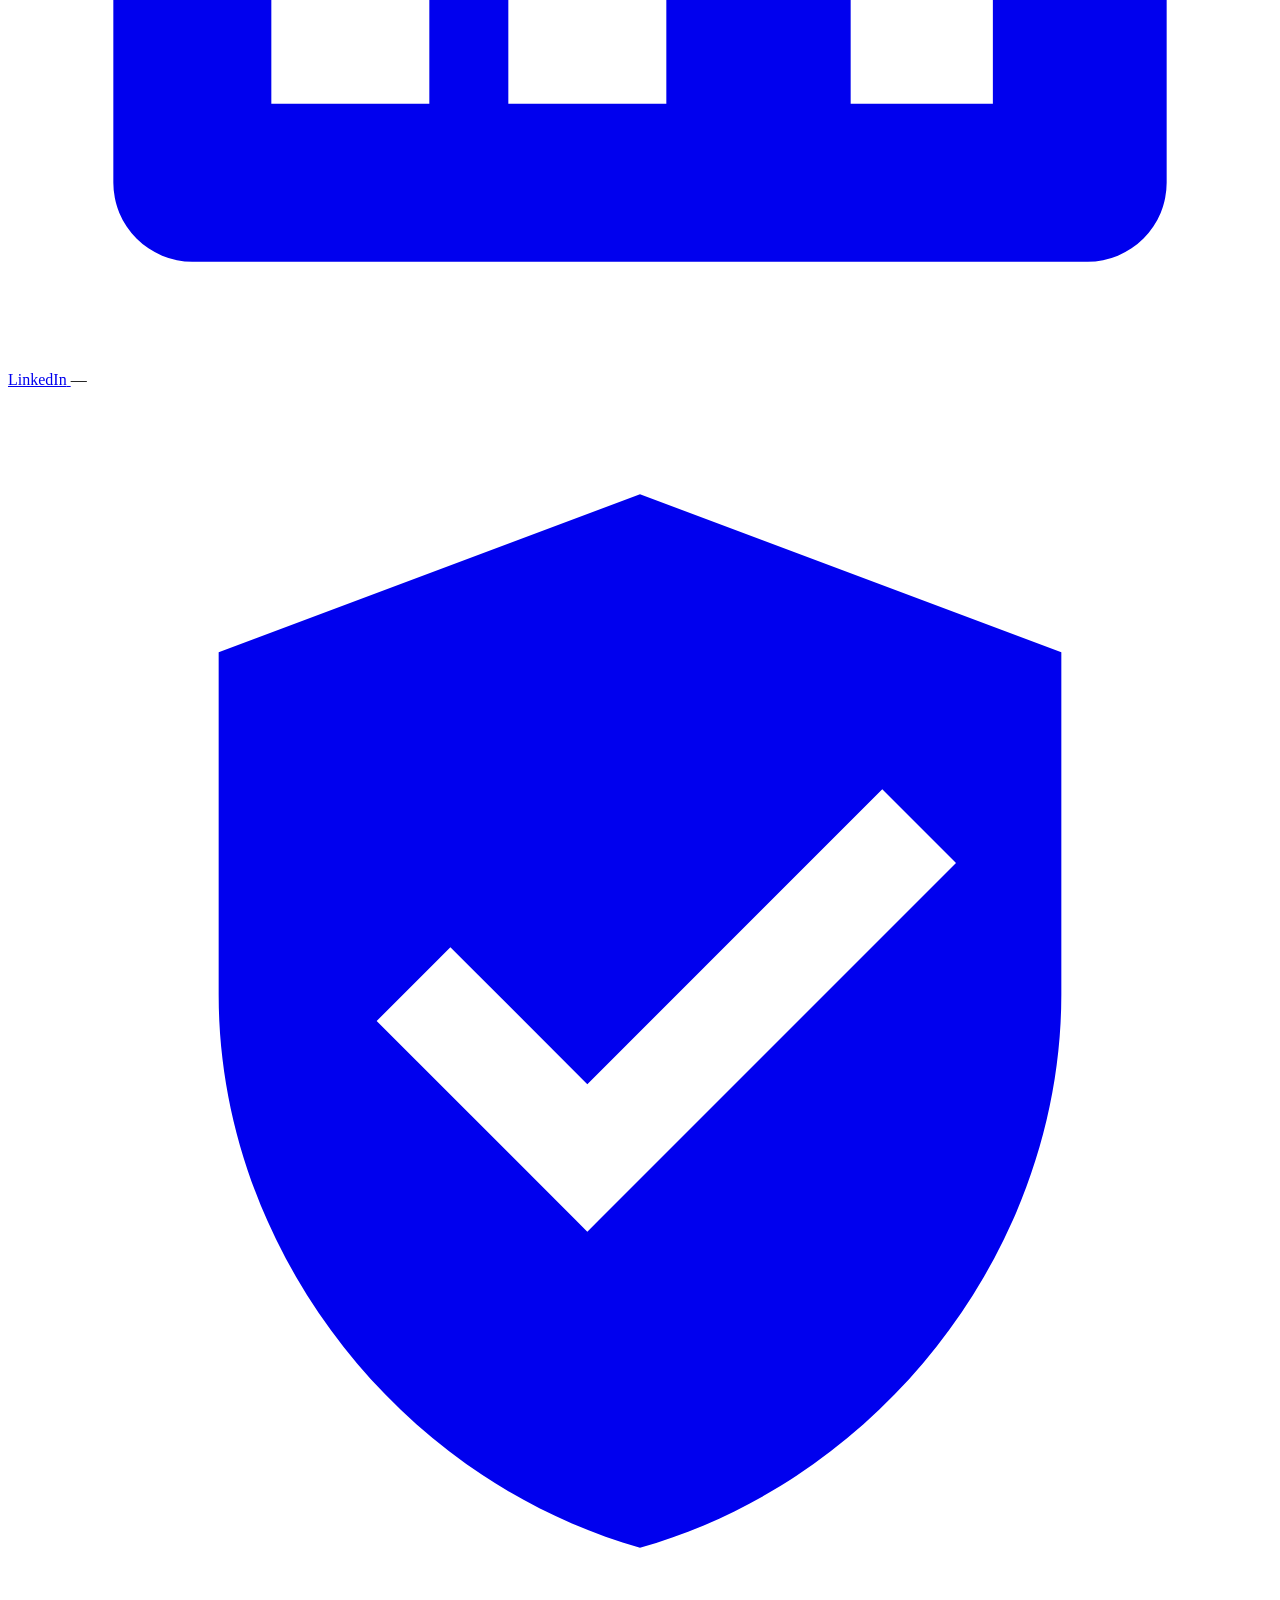
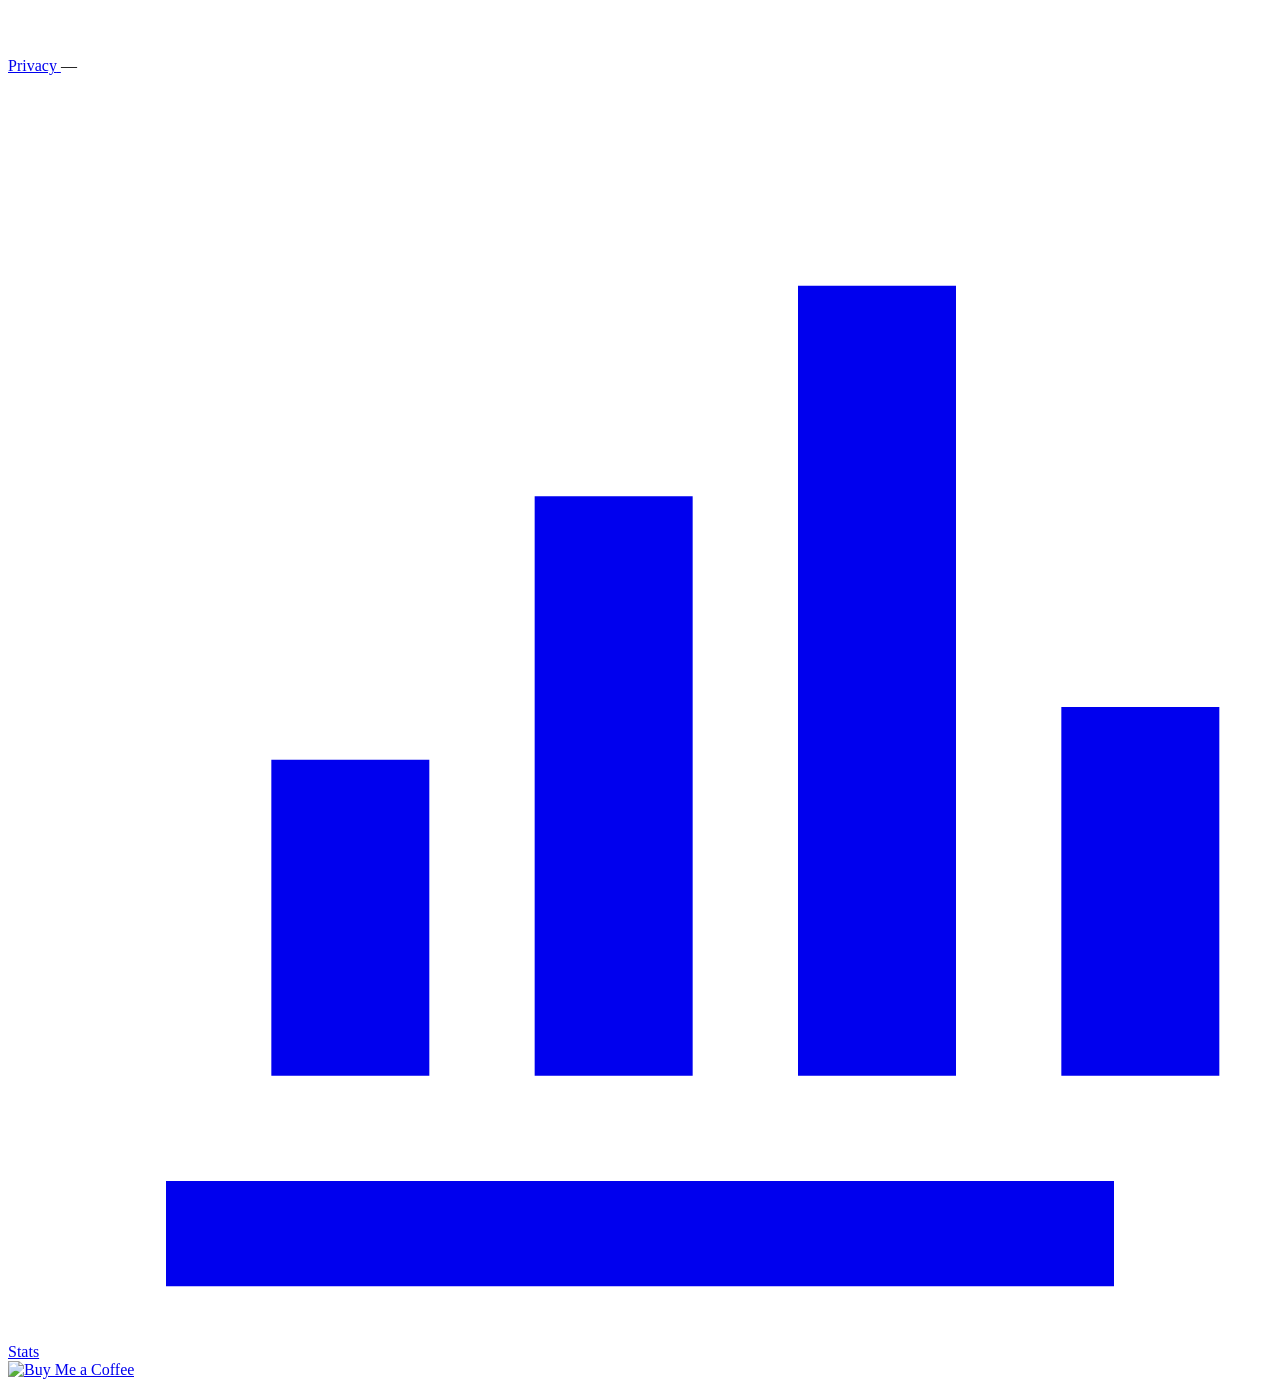
==== commit b33b0f7b: "Coverage page tweaks: OSM basemap with buildings, max zoom 21, version labels .x, sticky-header fix " ====
--- a/frontend/coverage.html
+++ b/frontend/coverage.html
@@ -80,11 +80,11 @@
               </li>
               <li>
                 <span class="coverage-legend-swatch" style="background: var(--cov-v16);"></span>
-                <span><strong>v1.6.0</strong></span>
+                <span><strong>v1.6.x</strong></span>
               </li>
               <li>
                 <span class="coverage-legend-swatch" style="background: var(--cov-v17);"></span>
-                <span><strong>v1.7.0</strong></span>
+                <span><strong>v1.7.x</strong></span>
               </li>
             </ul>
             <p class="coverage-legend-tip" data-i18n="coverageLegendTip">
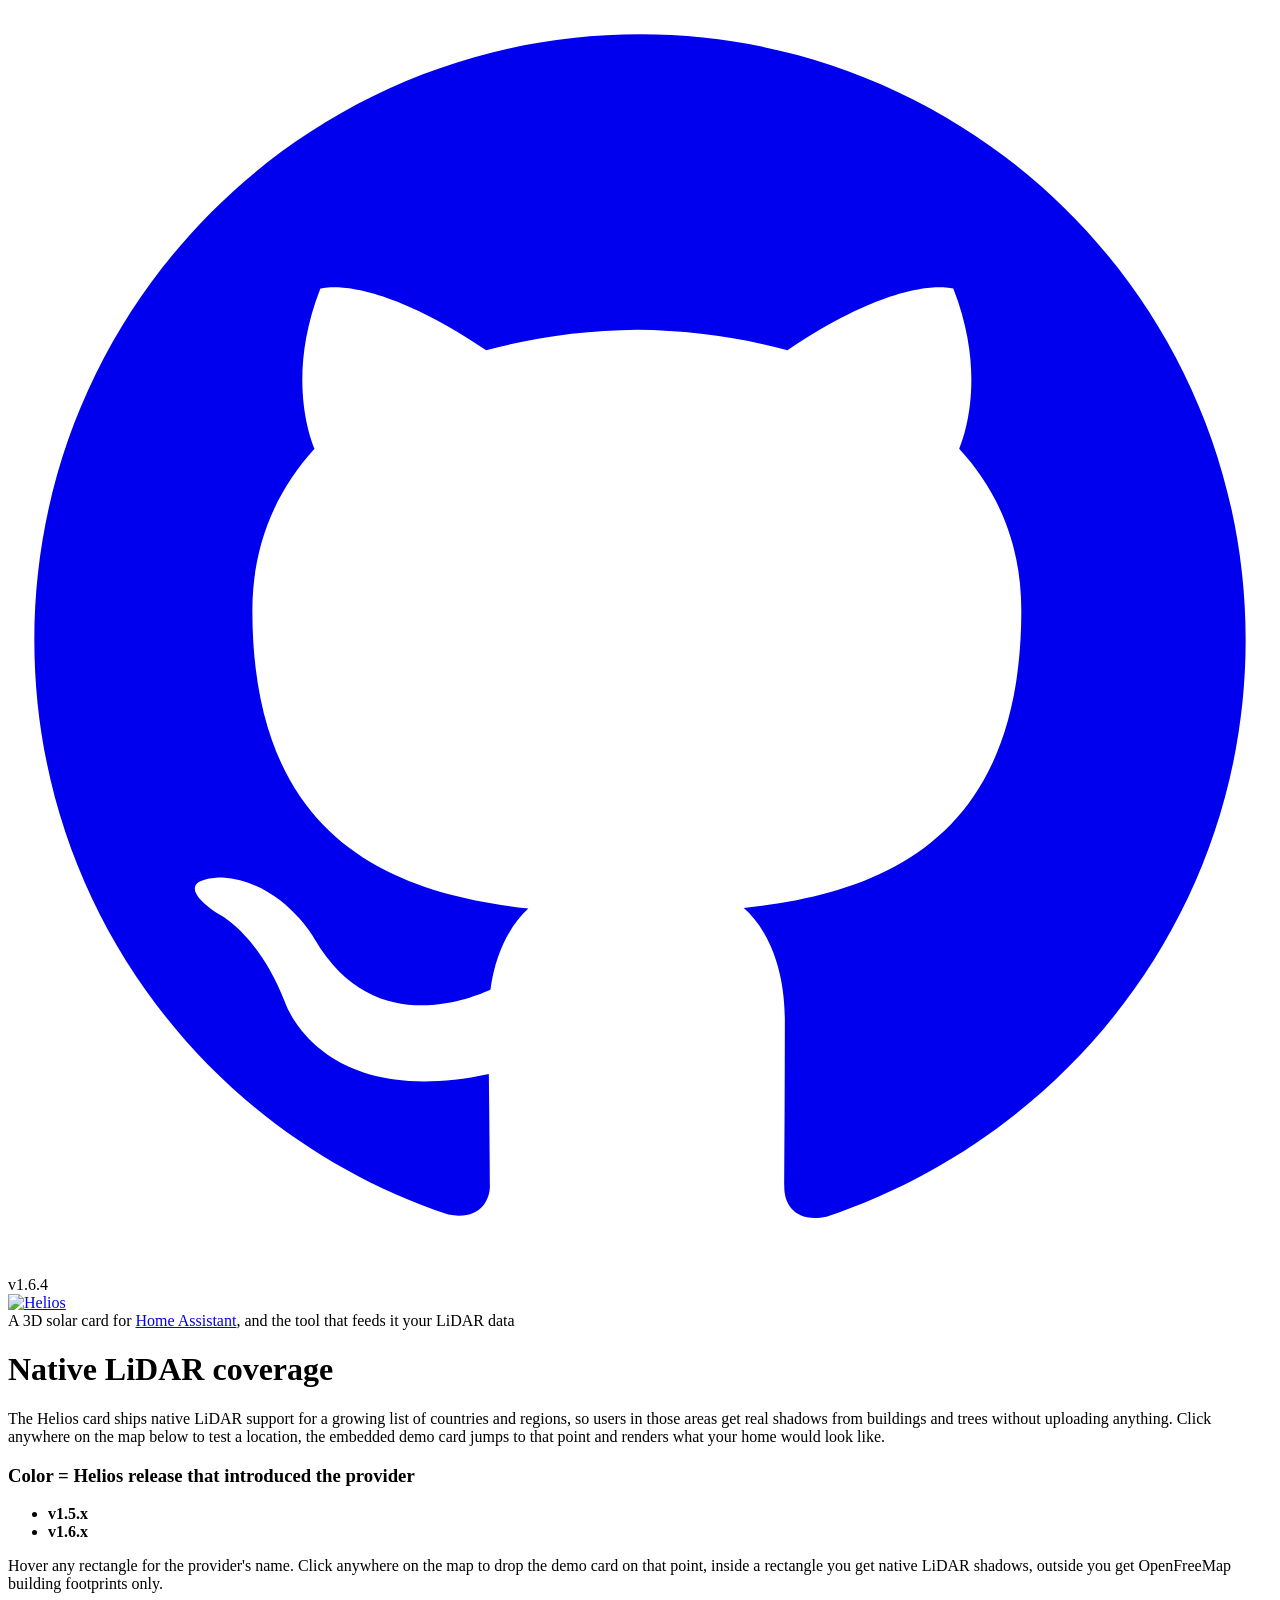
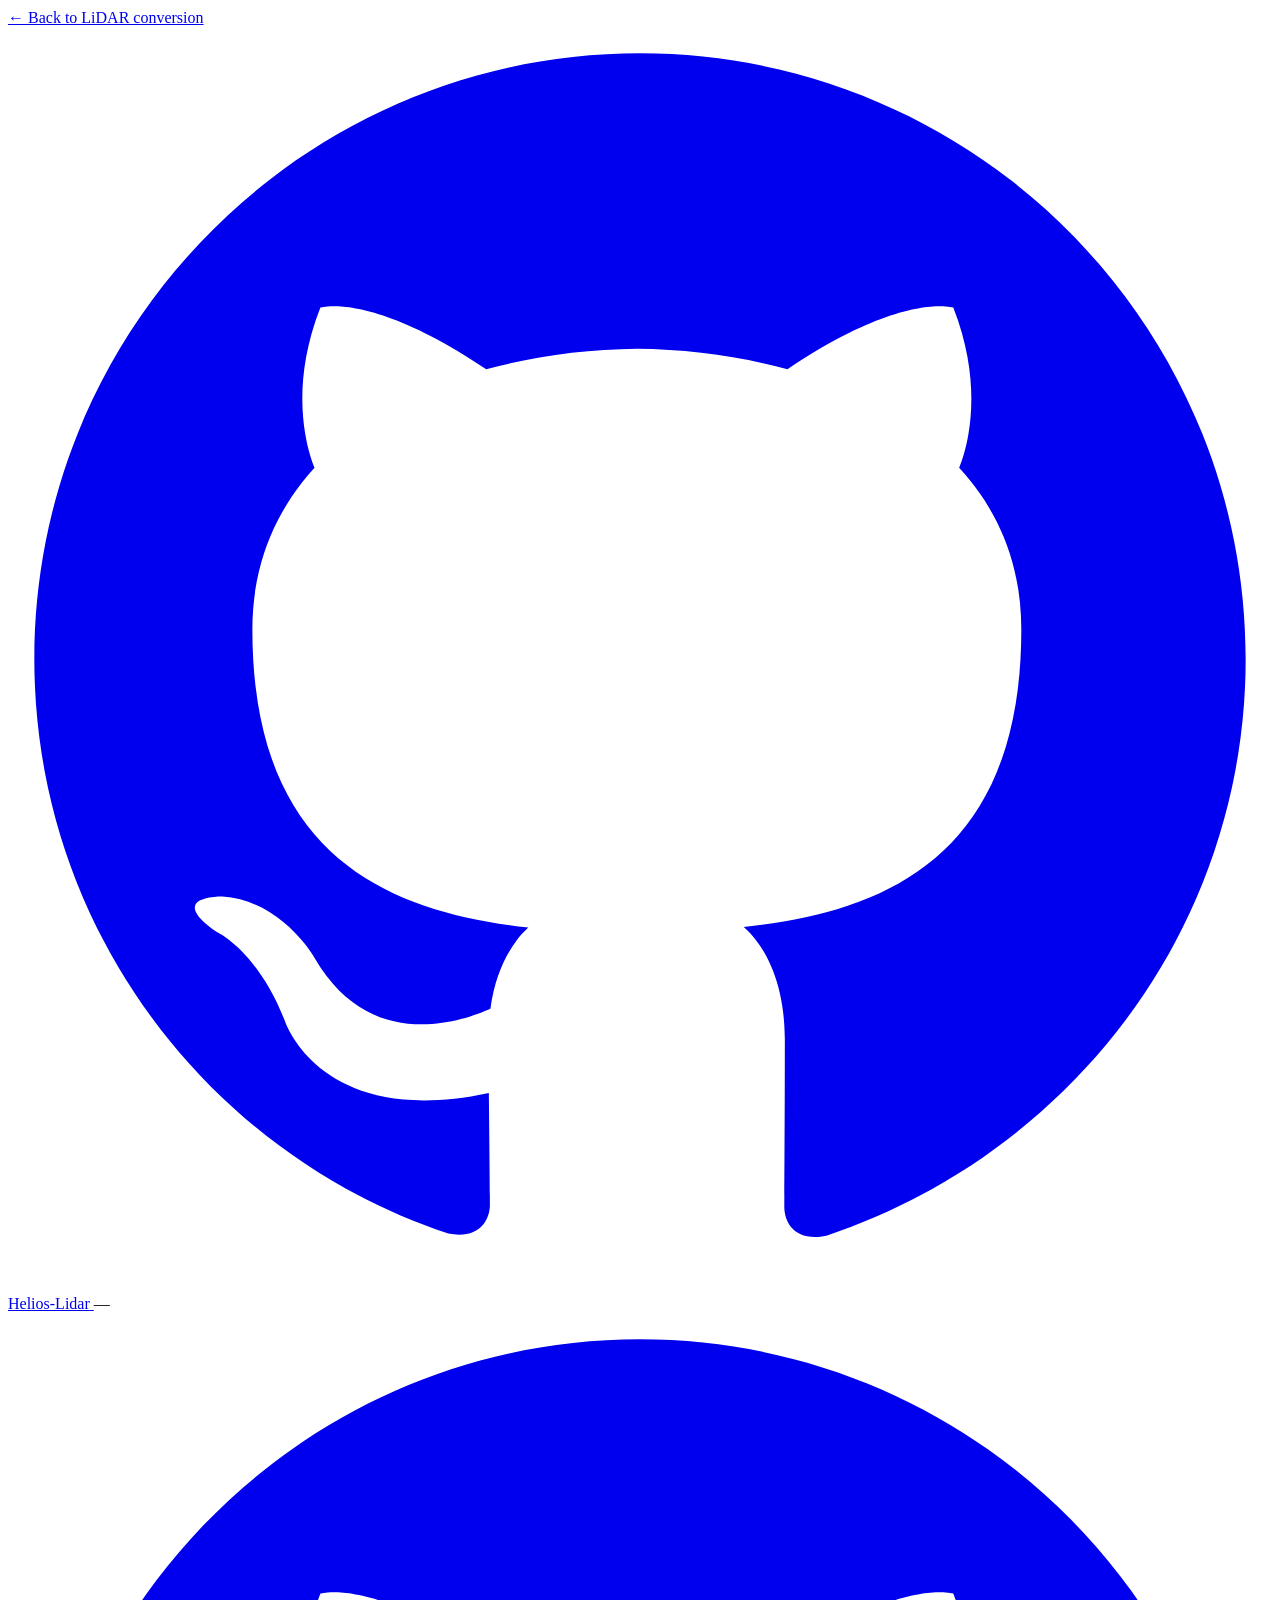
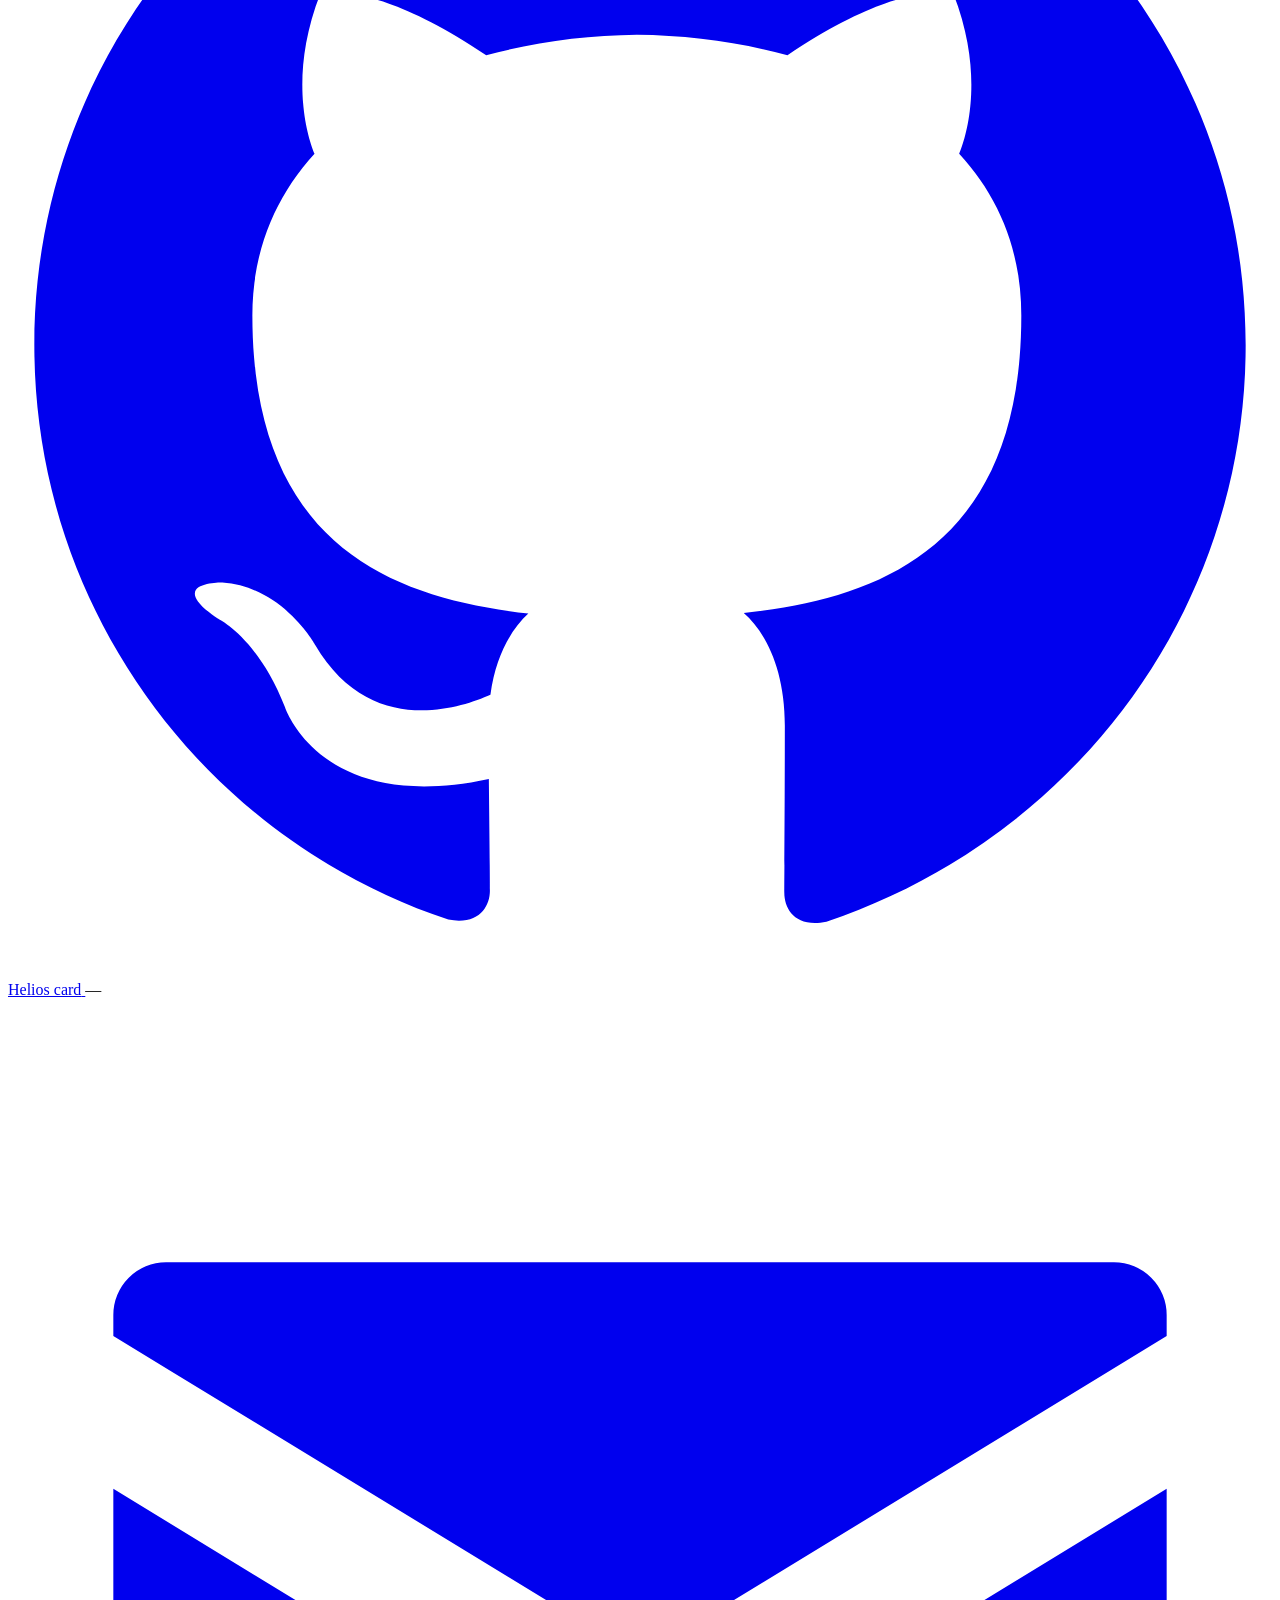
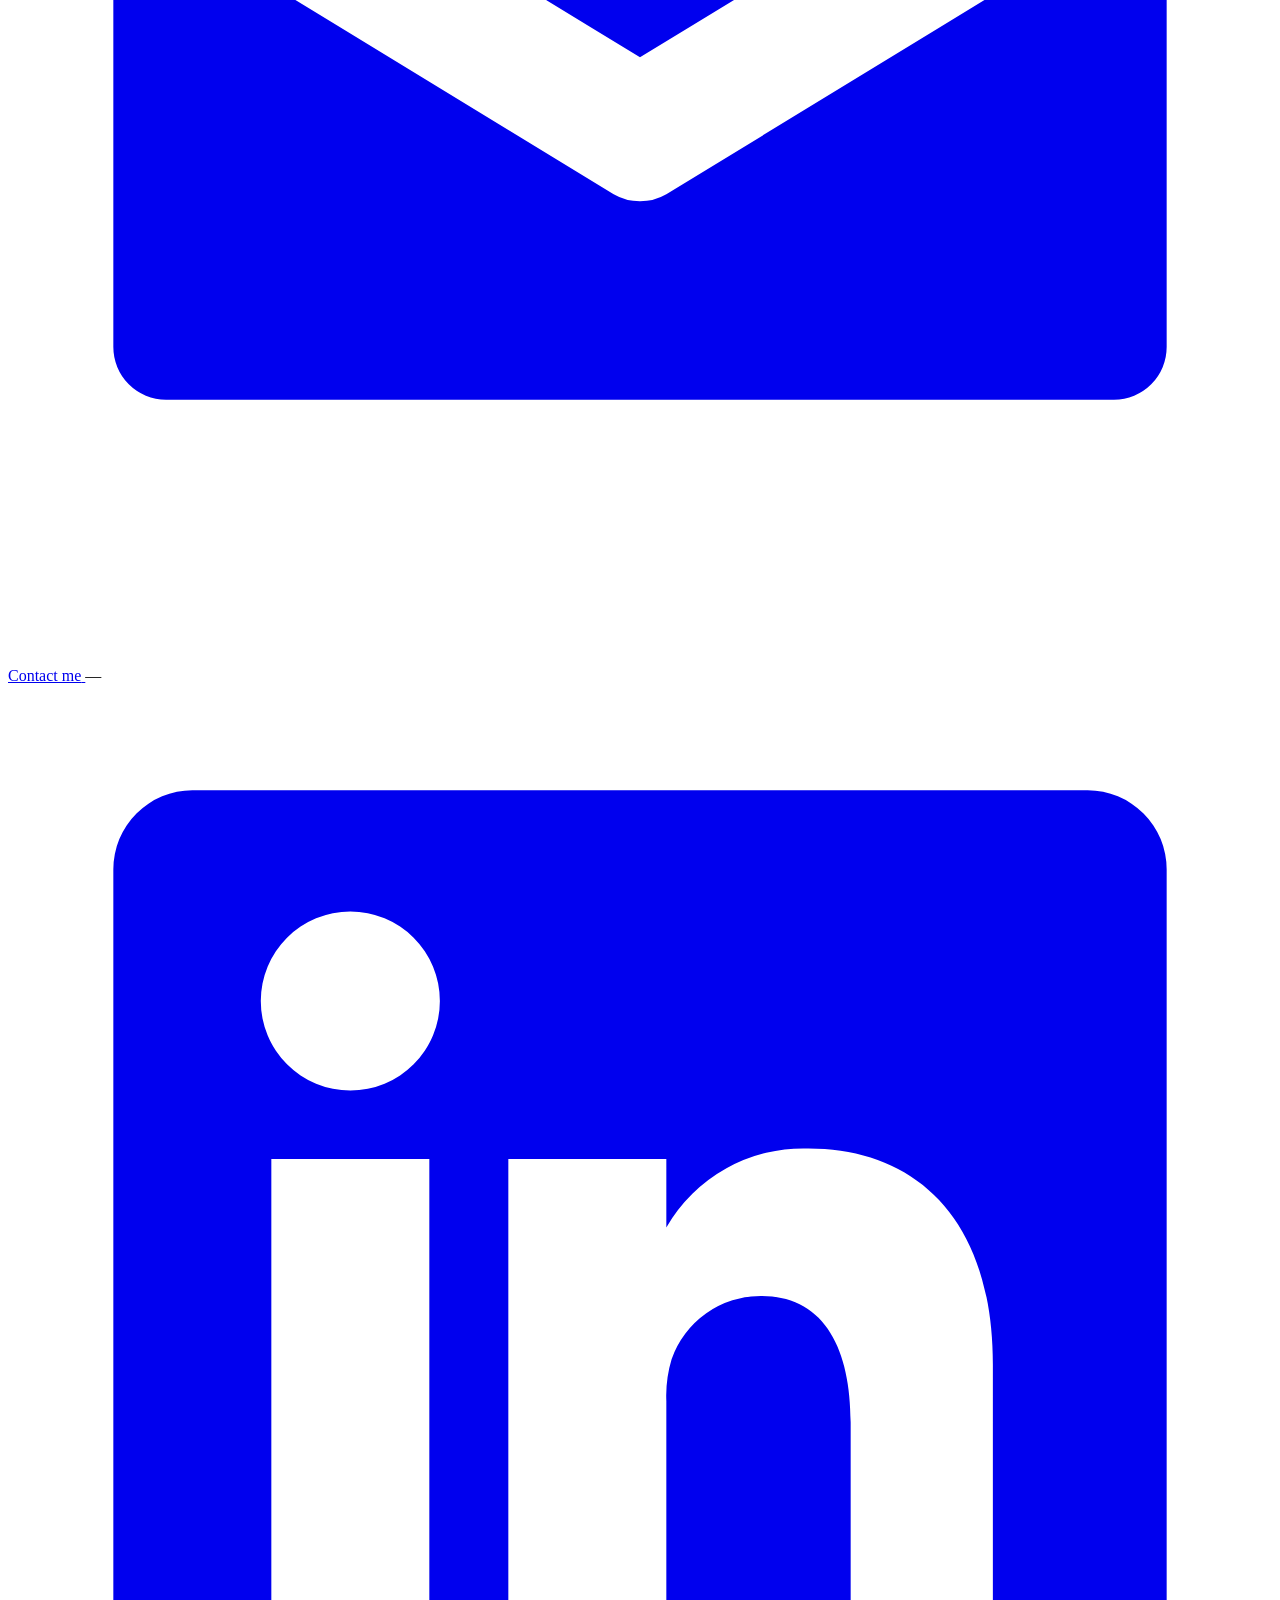
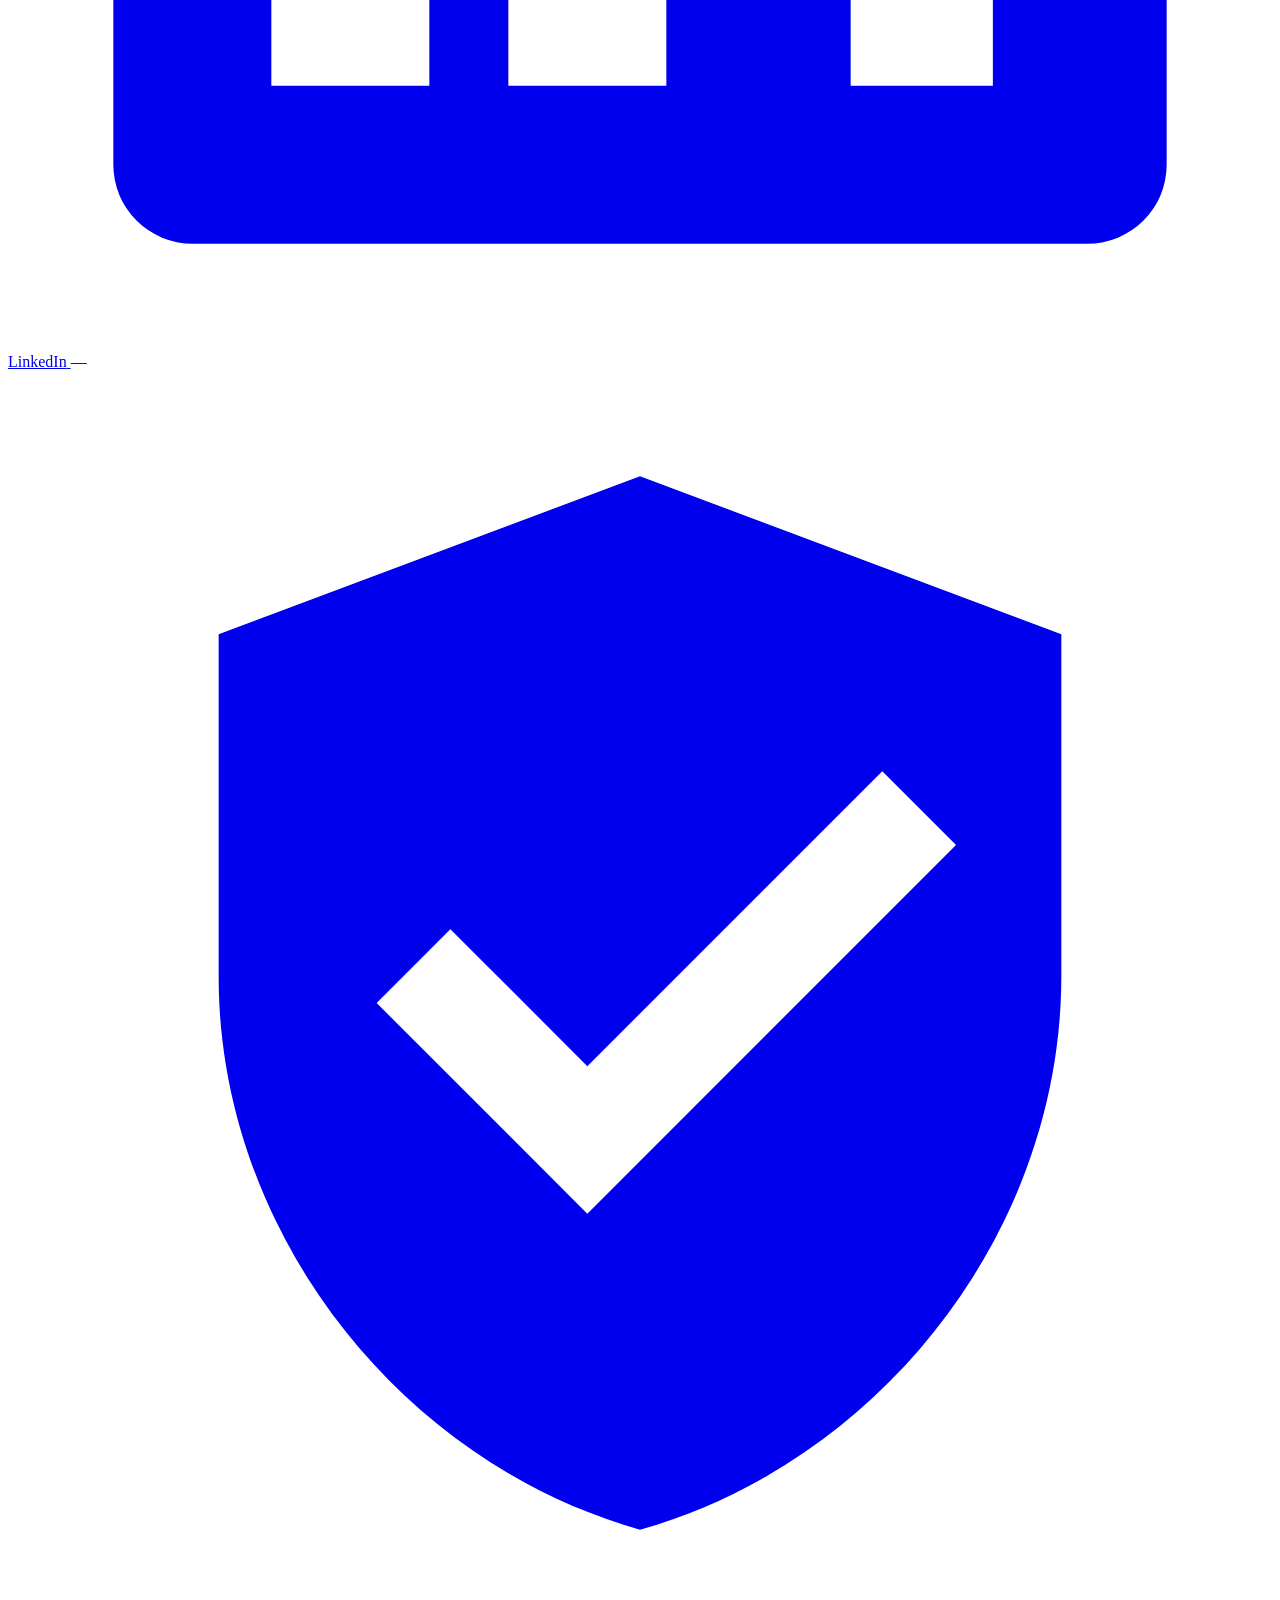
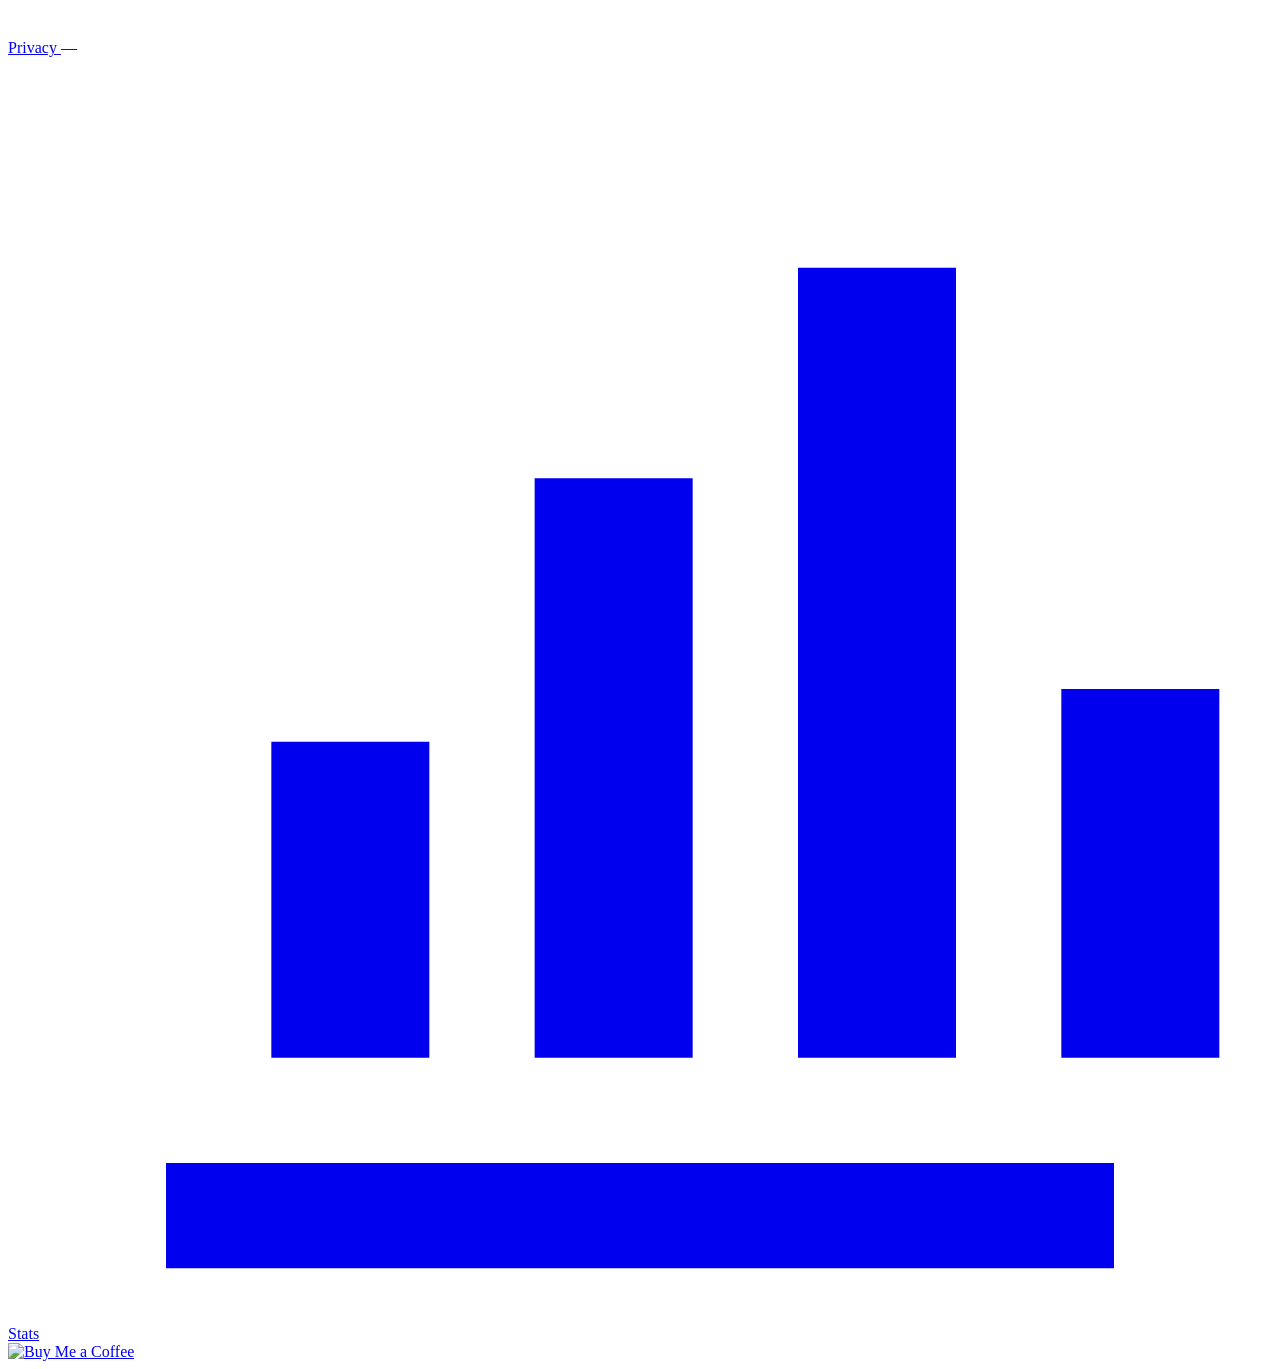
==== commit 55bde9e7: "Coverage page: drop the four DSM-DTM providers rolled back in Helios alpha.25 Helios 1.7.0-alpha.25 " ====
--- a/frontend/coverage.html
+++ b/frontend/coverage.html
@@ -82,10 +82,6 @@
                 <span class="coverage-legend-swatch" style="background: var(--cov-v16);"></span>
                 <span><strong>v1.6.x</strong></span>
               </li>
-              <li>
-                <span class="coverage-legend-swatch" style="background: var(--cov-v17);"></span>
-                <span><strong>v1.7.x</strong></span>
-              </li>
             </ul>
             <p class="coverage-legend-tip" data-i18n="coverageLegendTip">
               Hover any rectangle for the provider's name. Click anywhere on the map to drop the demo card on that point, inside a rectangle you get native LiDAR shadows, outside you get OpenFreeMap building footprints only.
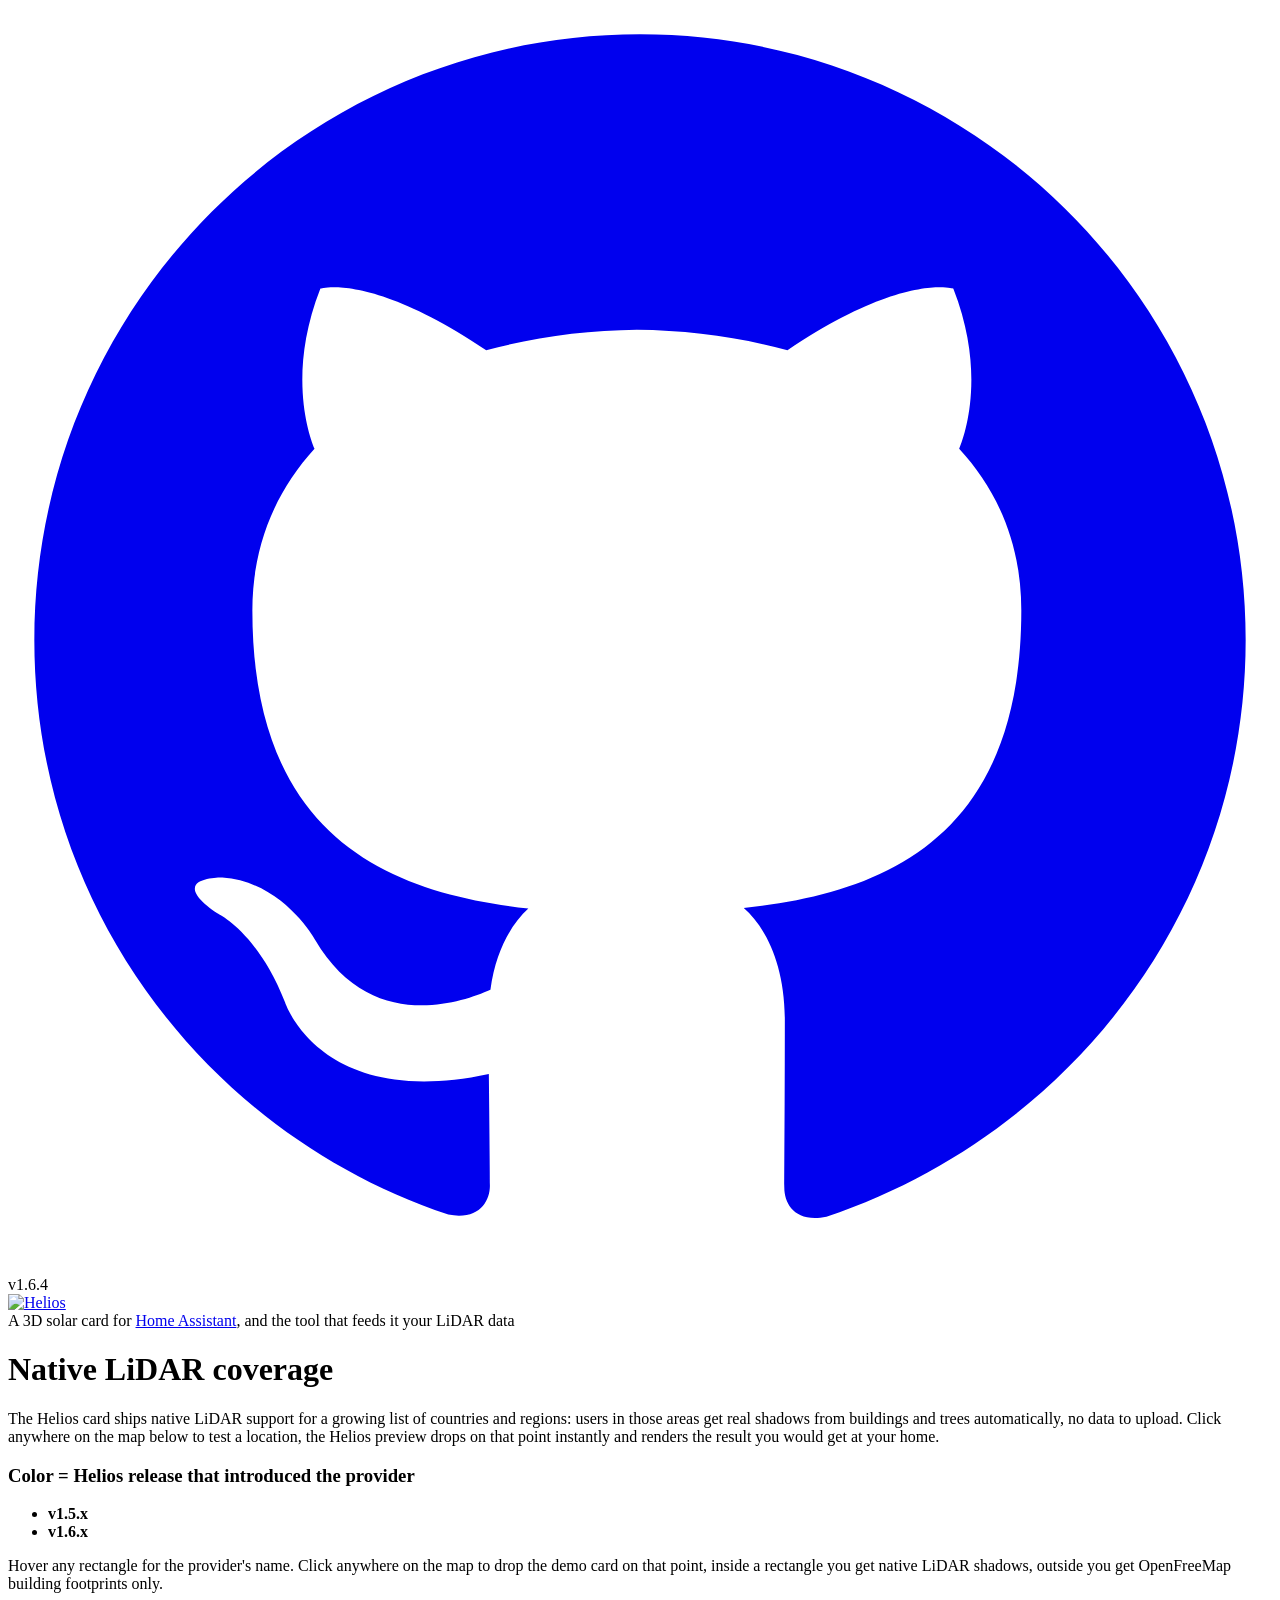
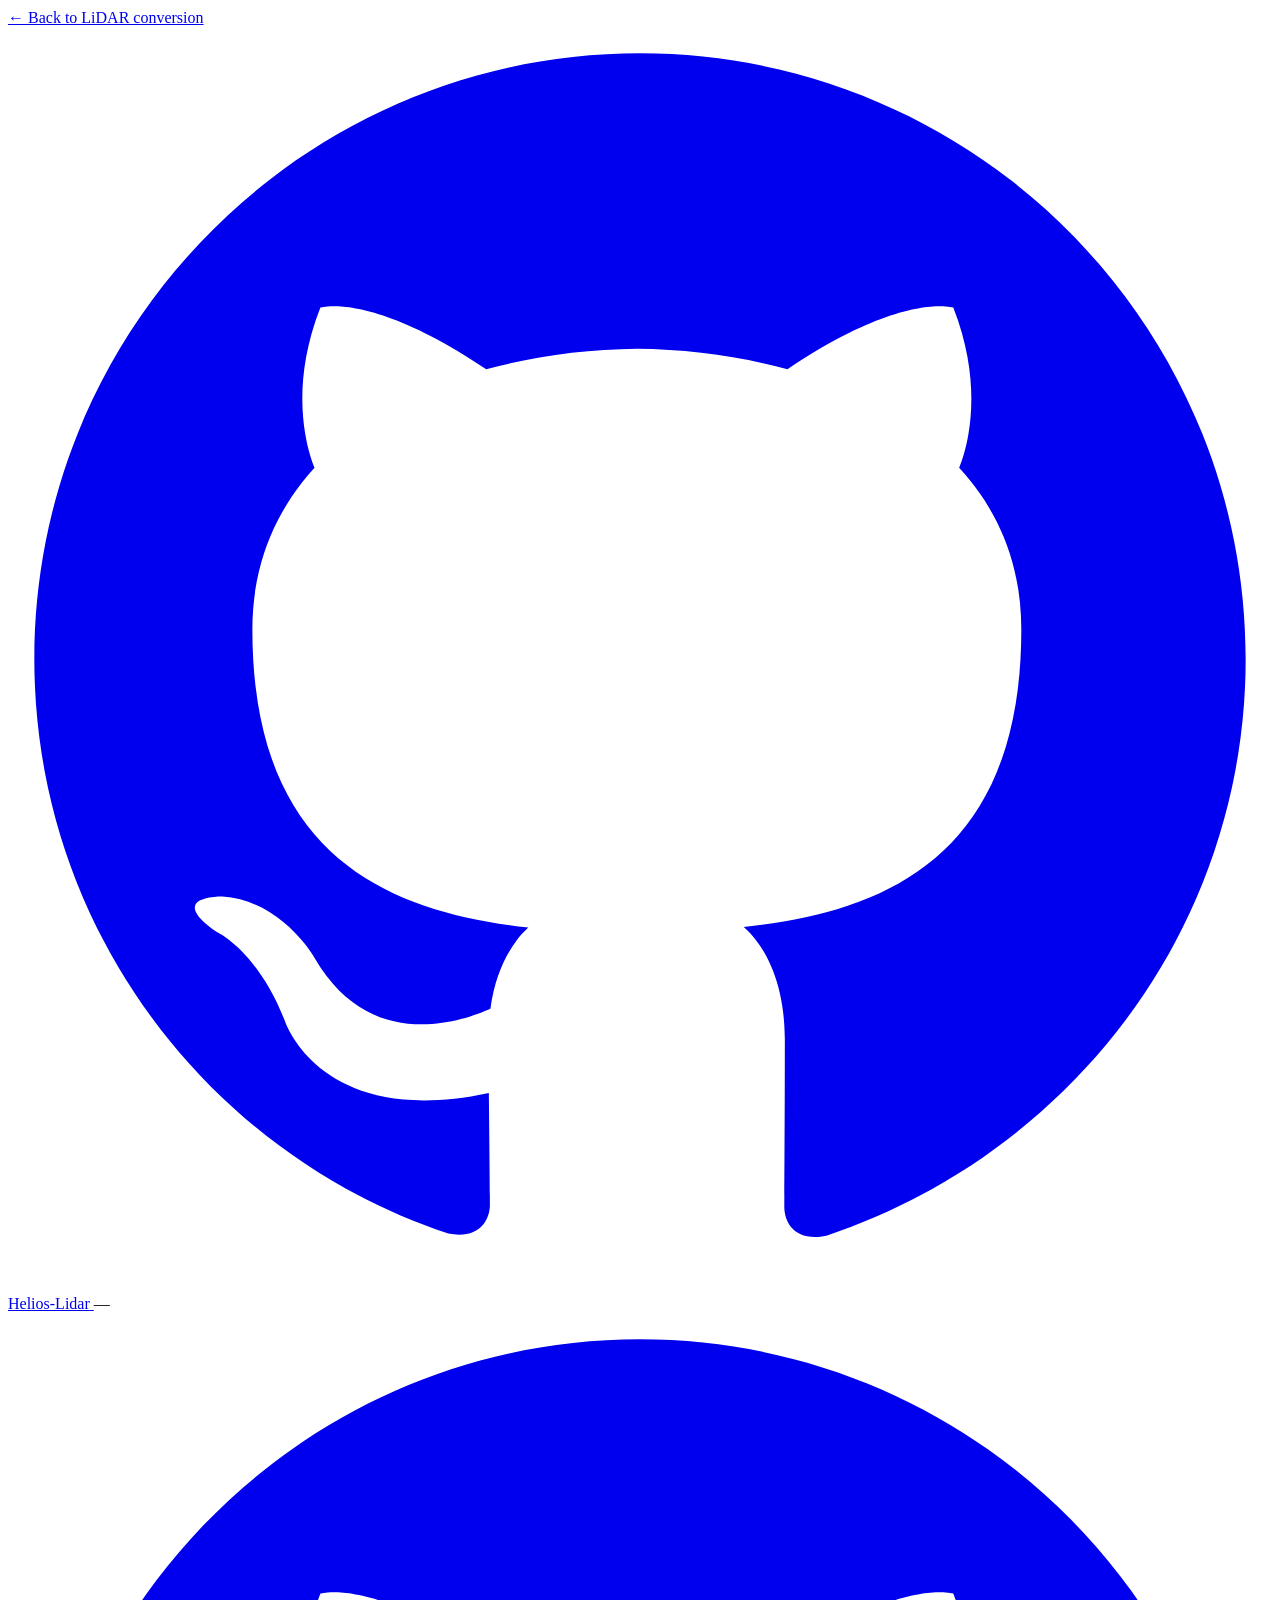
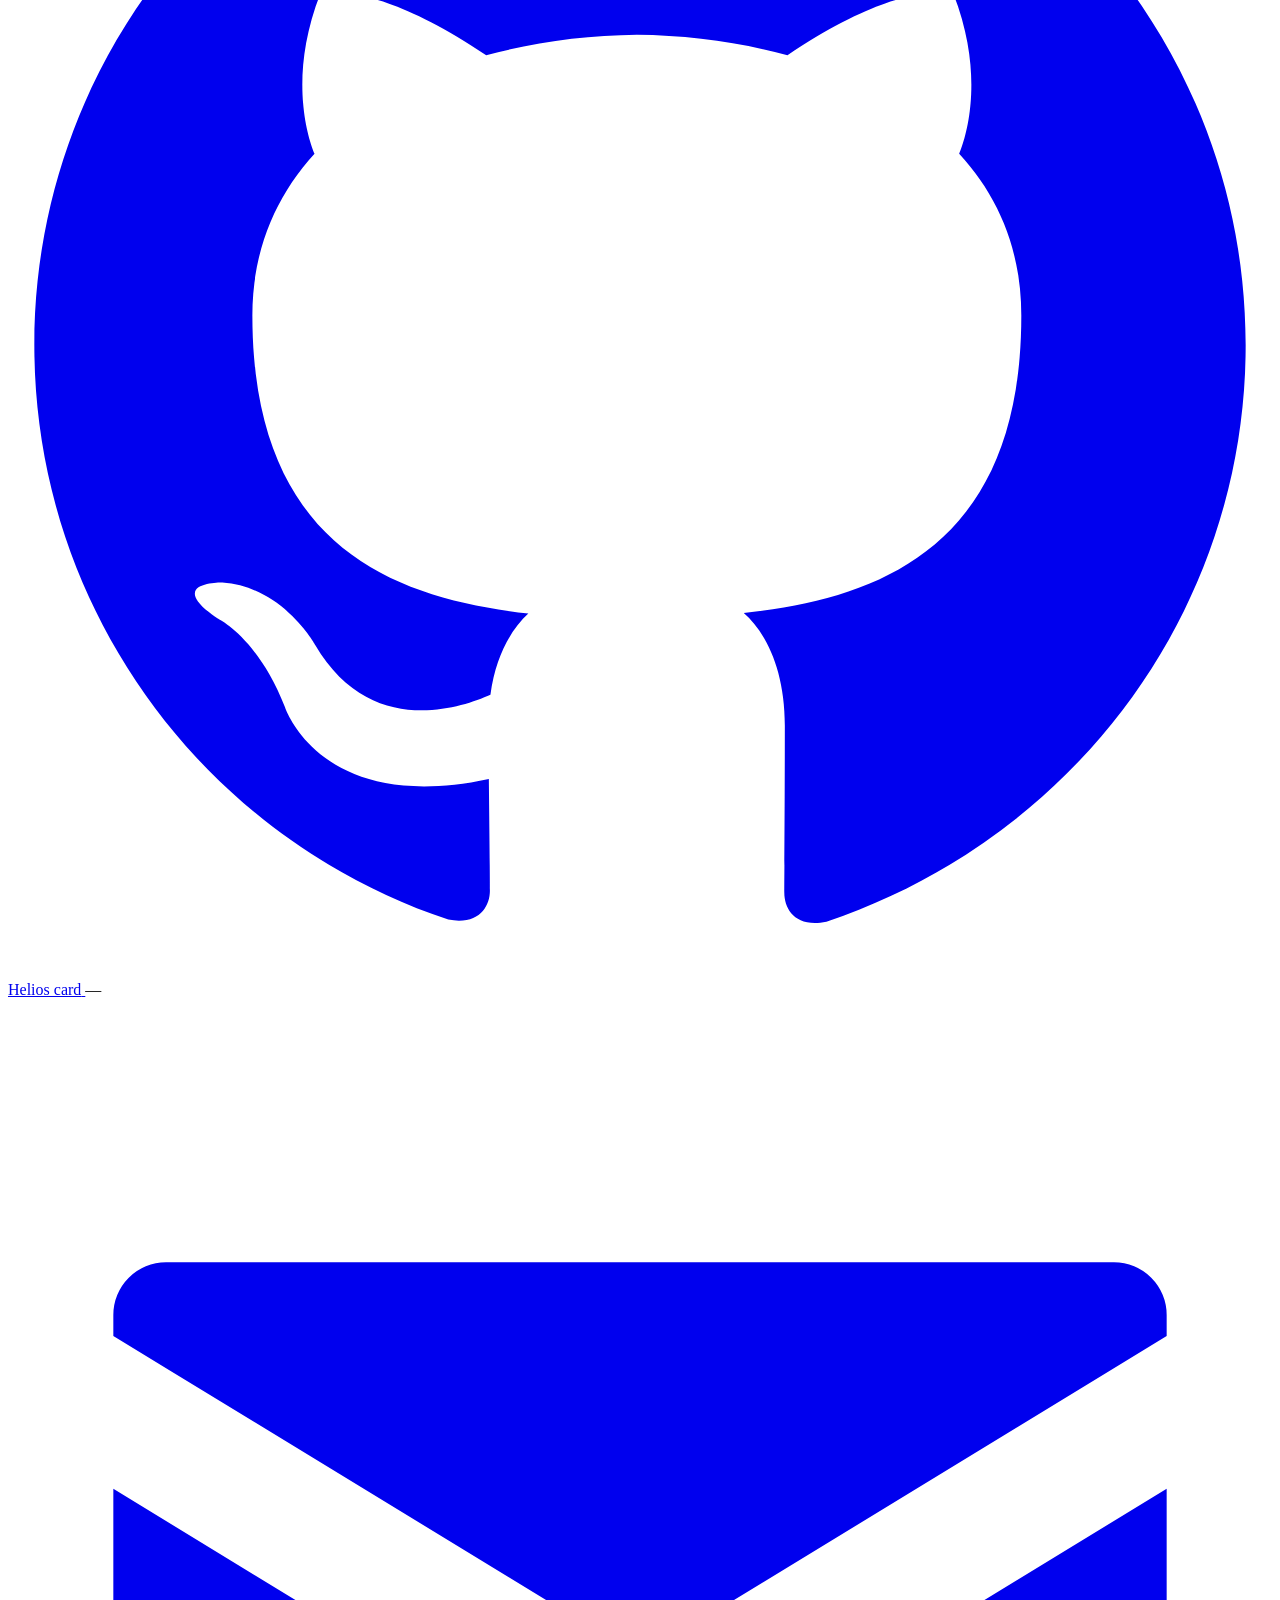
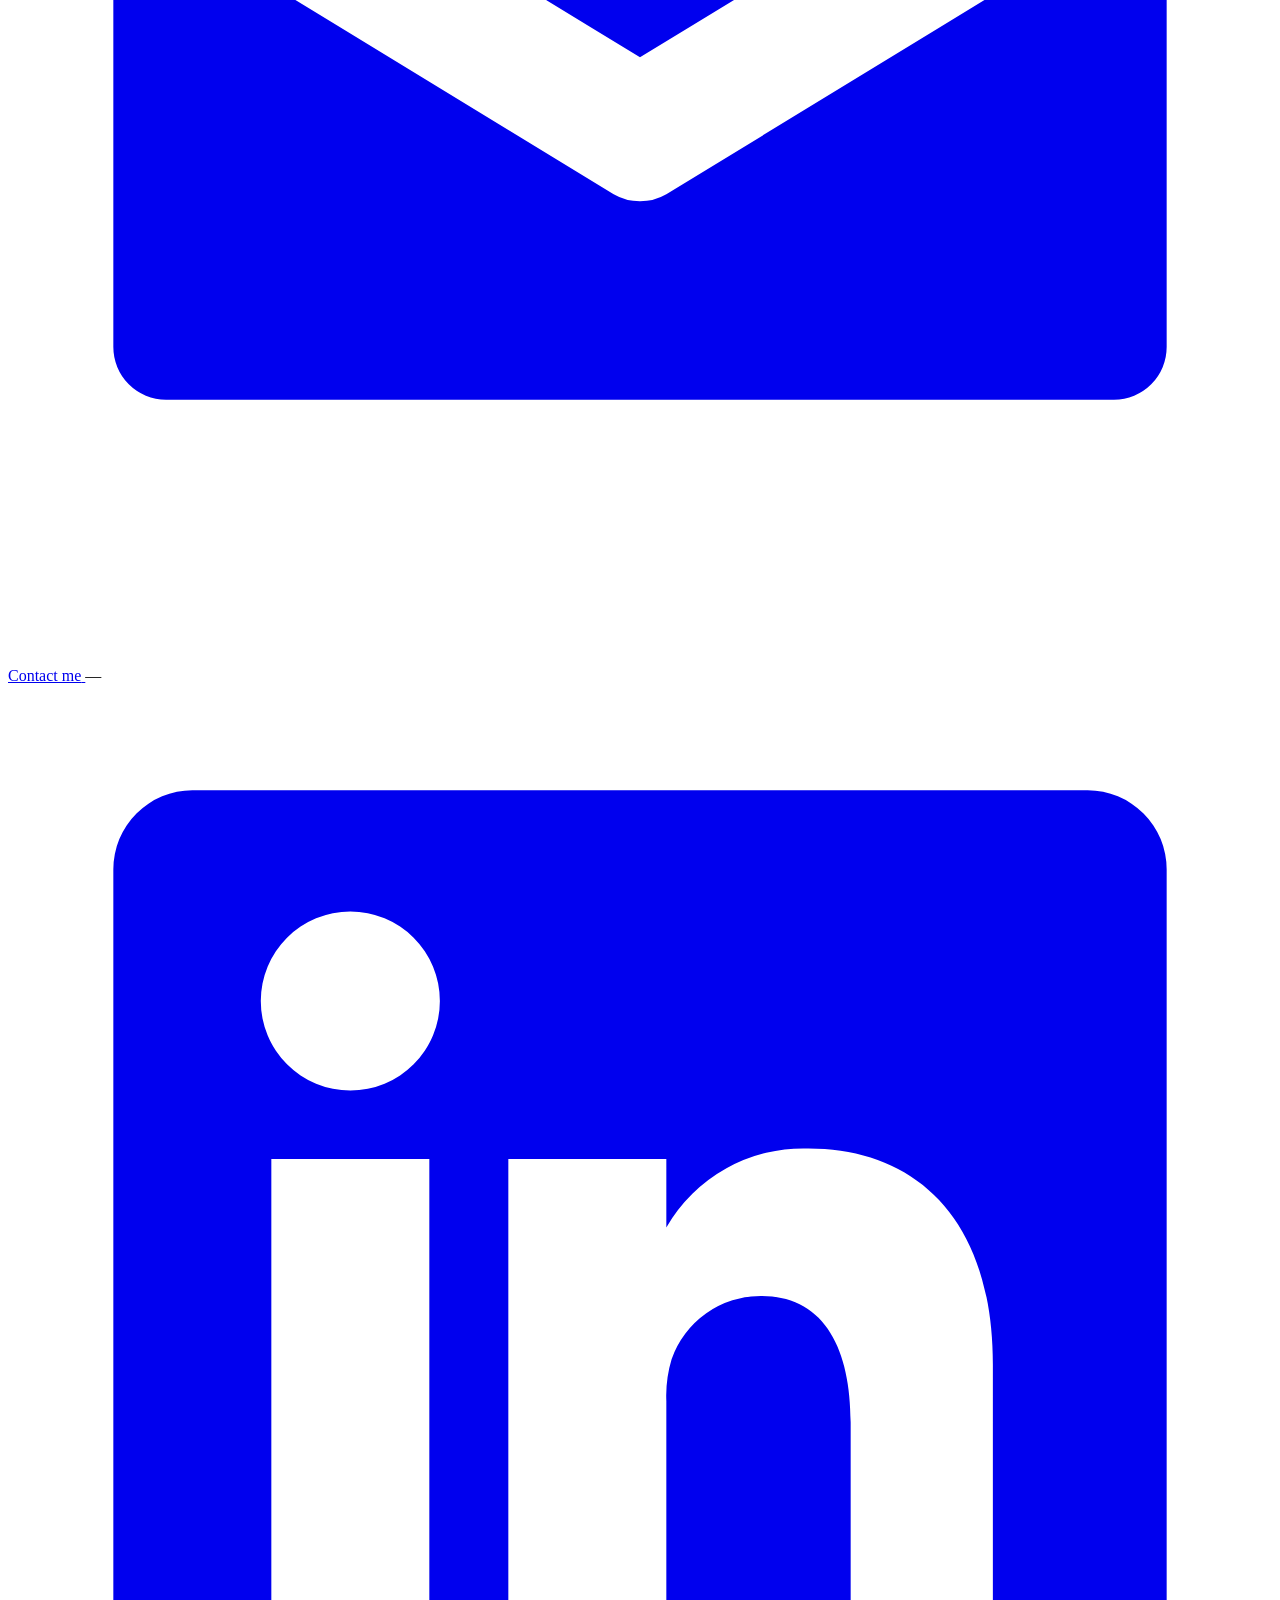
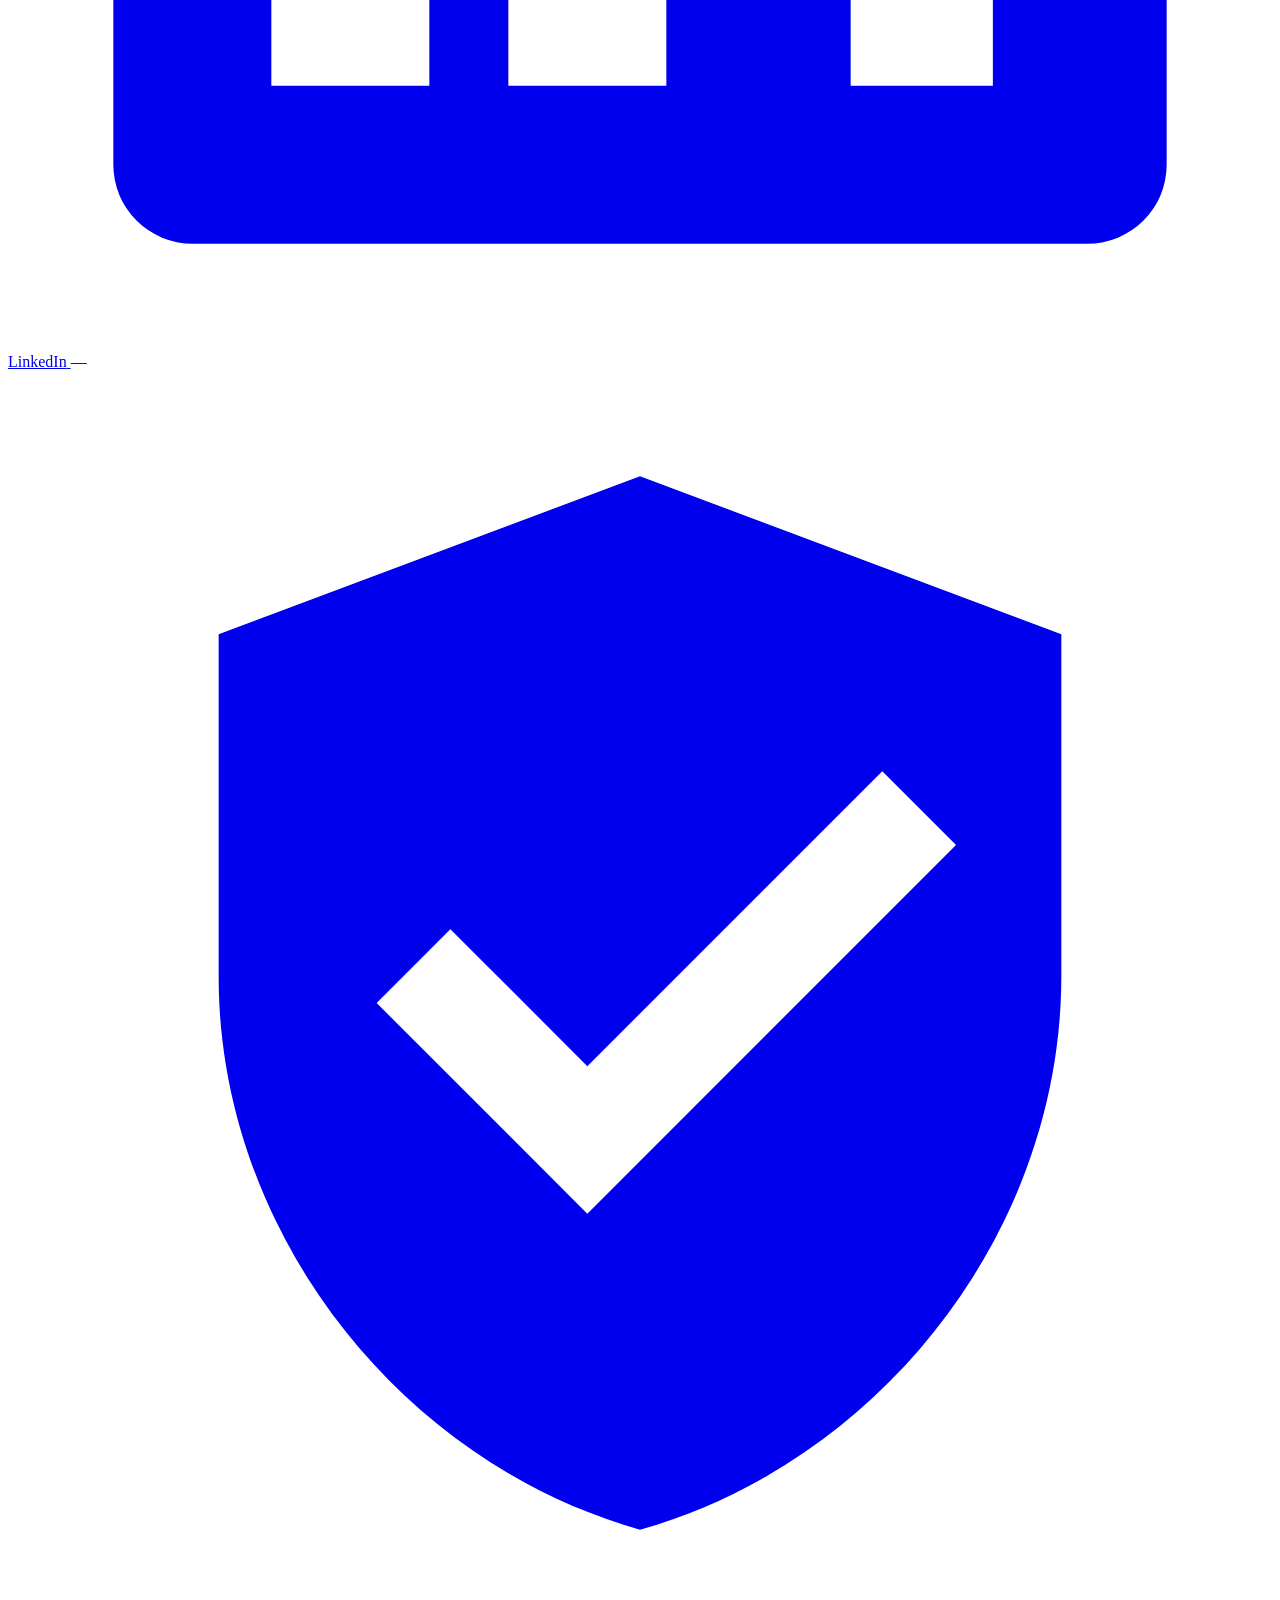
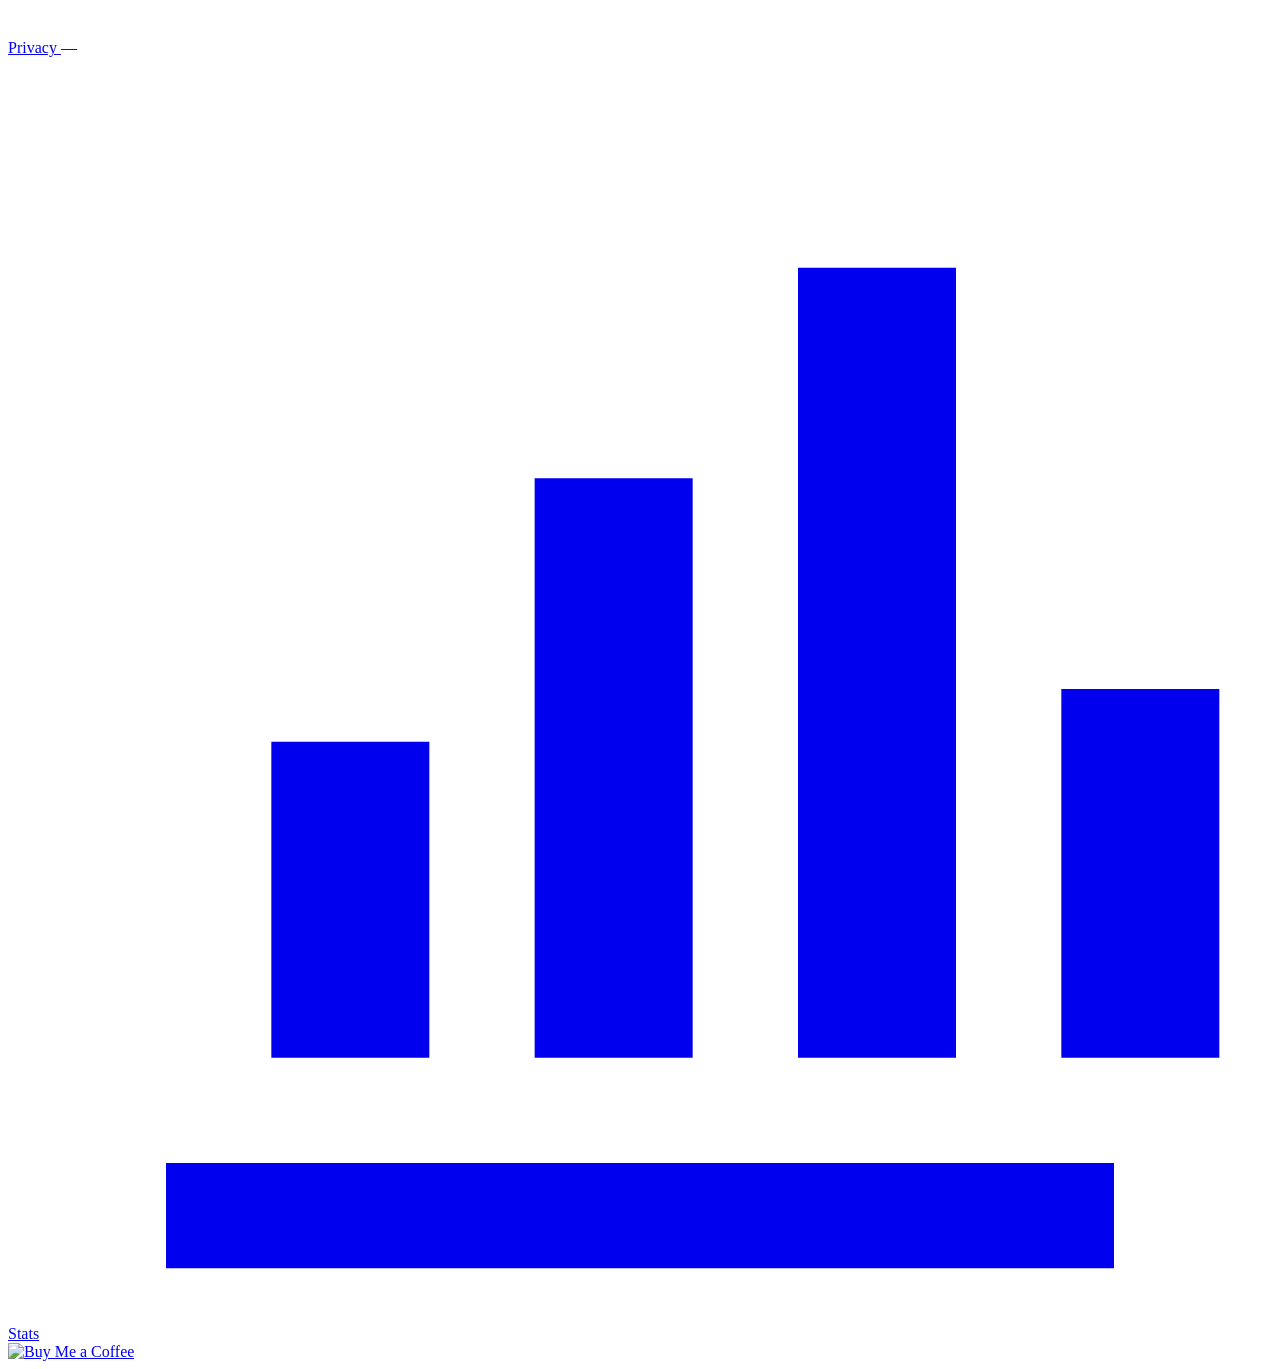
==== commit dd818b7c: "Site chrome cleanup: site-wide theme toggle moves to the top strip, press section restyled, dead i18" ====
--- a/frontend/coverage.html
+++ b/frontend/coverage.html
@@ -63,7 +63,7 @@
       </div>
       <h1 data-i18n="coverageH1">Native LiDAR coverage</h1>
       <p class="lede" data-i18n="coverageLede">
-        The Helios card ships native LiDAR support for a growing list of countries and regions, so users in those areas get real shadows from buildings and trees without uploading anything. Click anywhere on the map below to test a location, the embedded demo card jumps to that point and renders what your home would look like.
+        The Helios card ships native LiDAR support for a growing list of countries and regions: users in those areas get real shadows from buildings and trees automatically, no data to upload. Click anywhere on the map below to test a location, the Helios preview drops on that point instantly and renders the result you would get at your home.
       </p>
     </header>
 
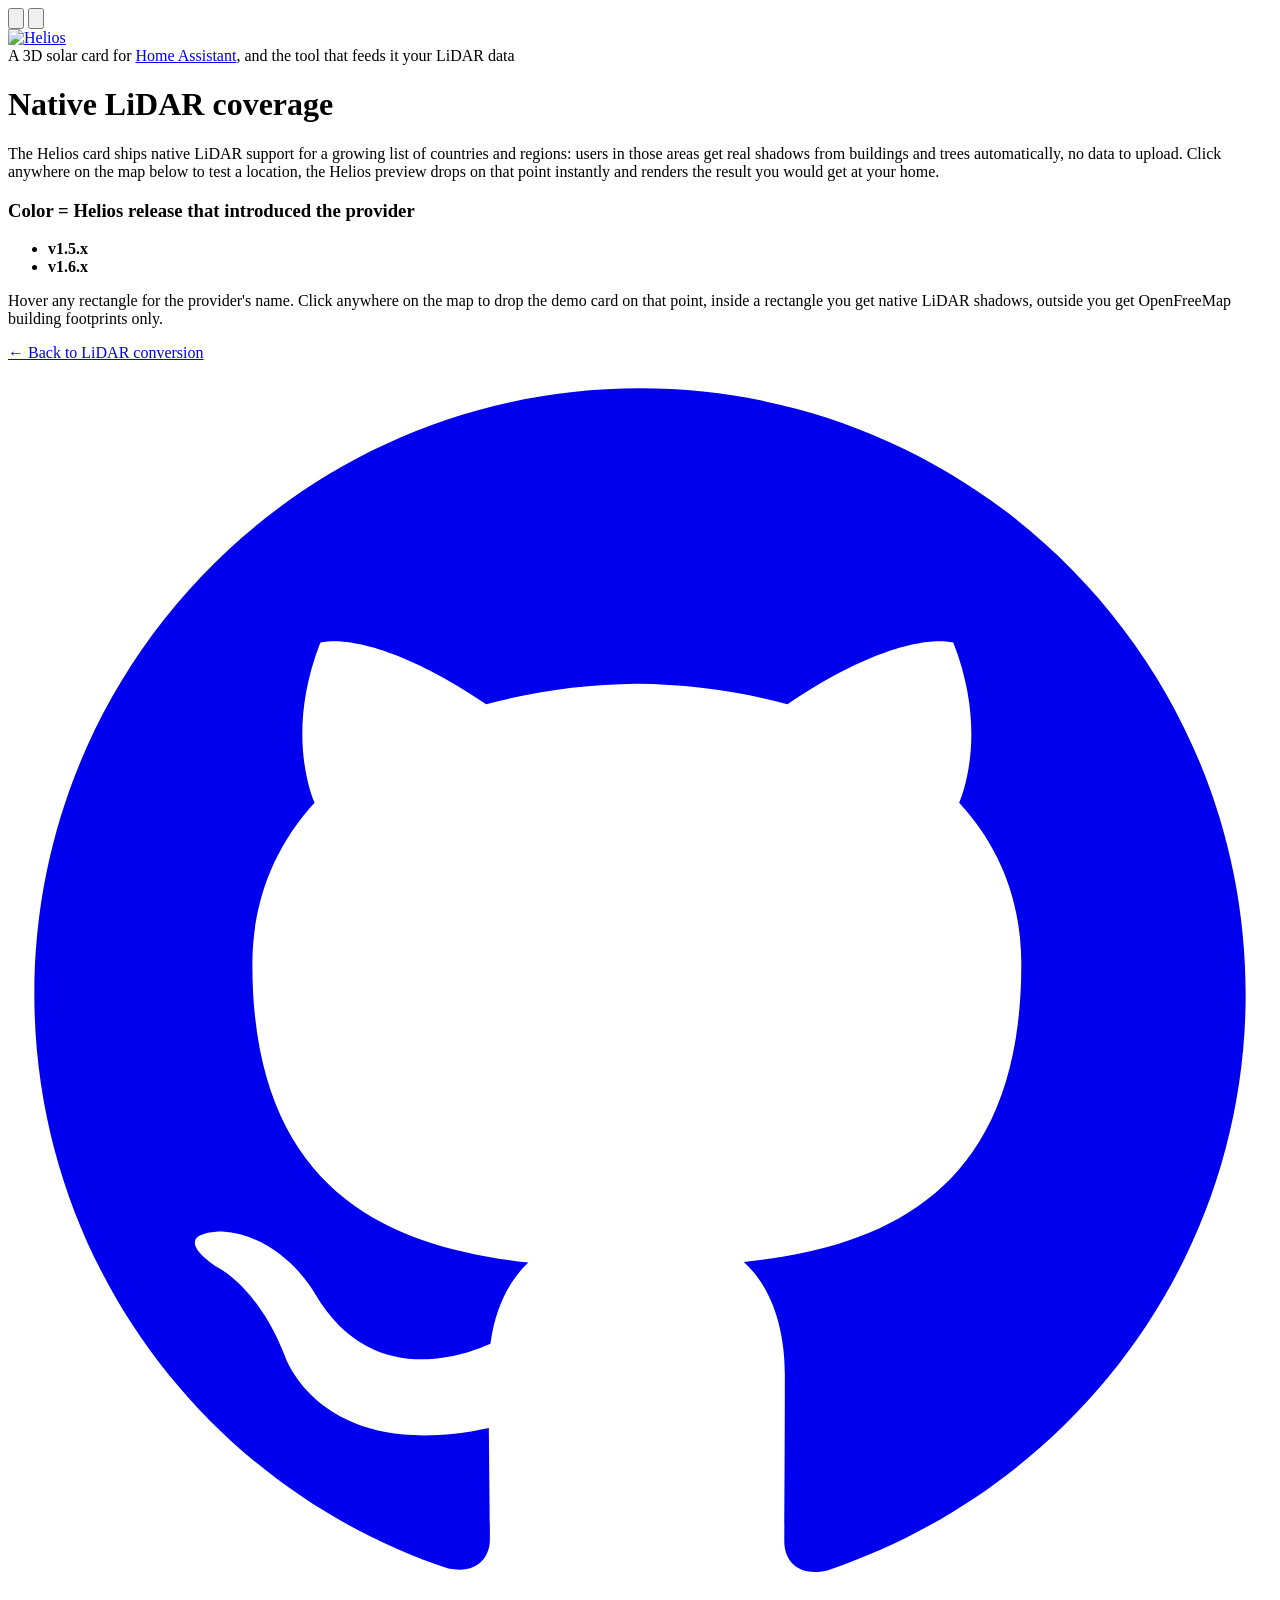
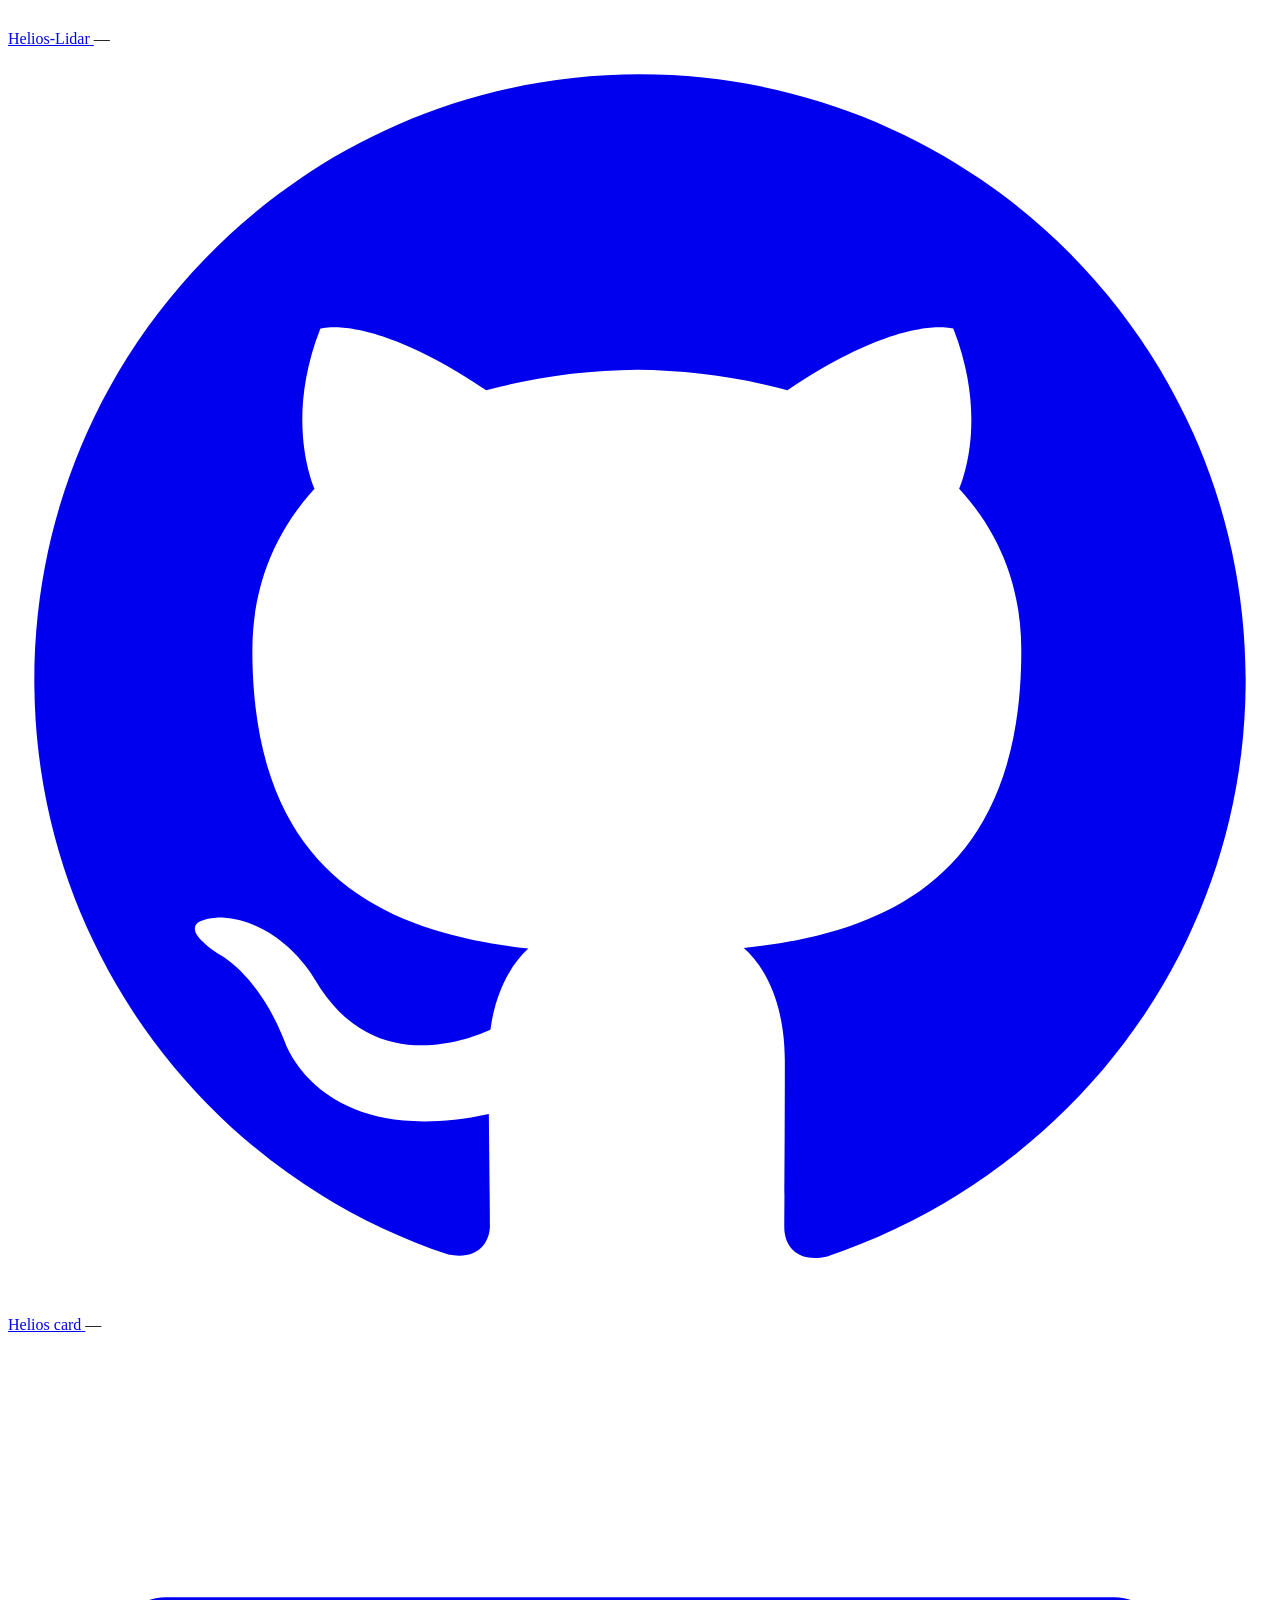
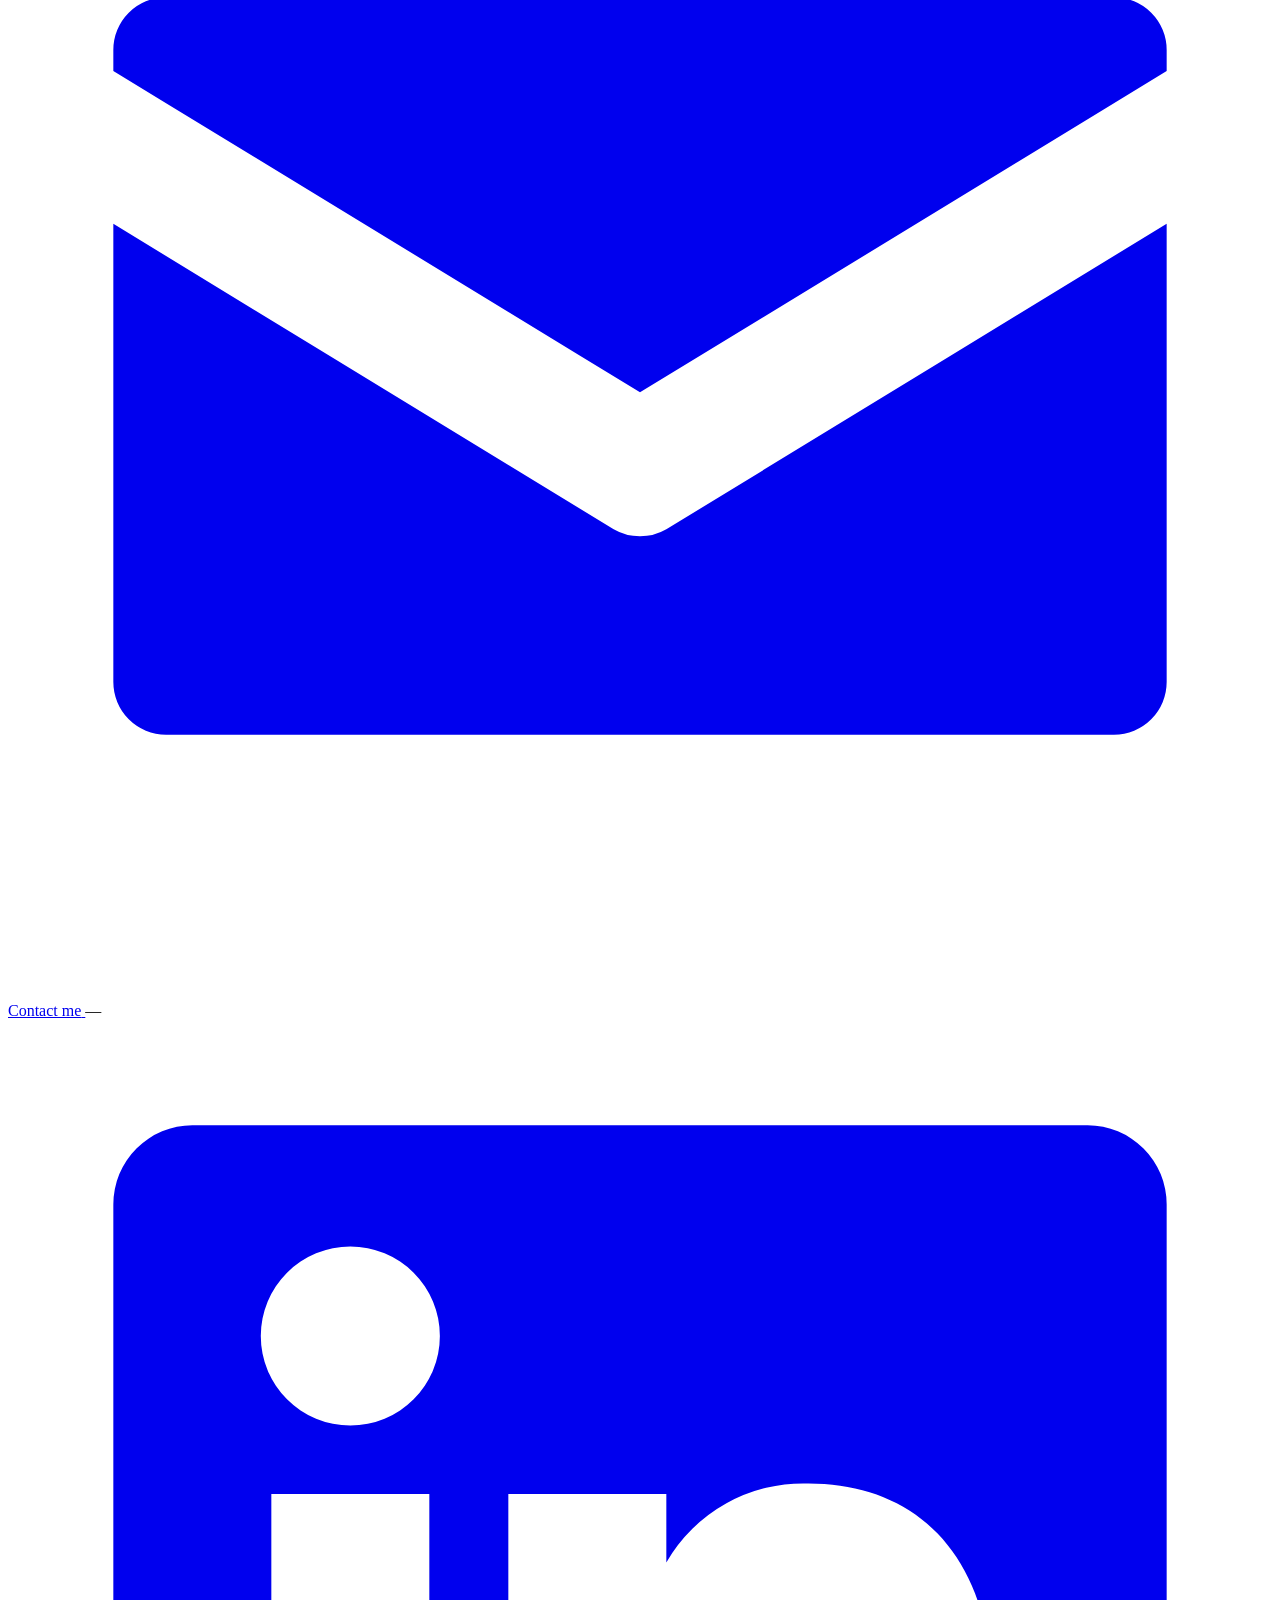
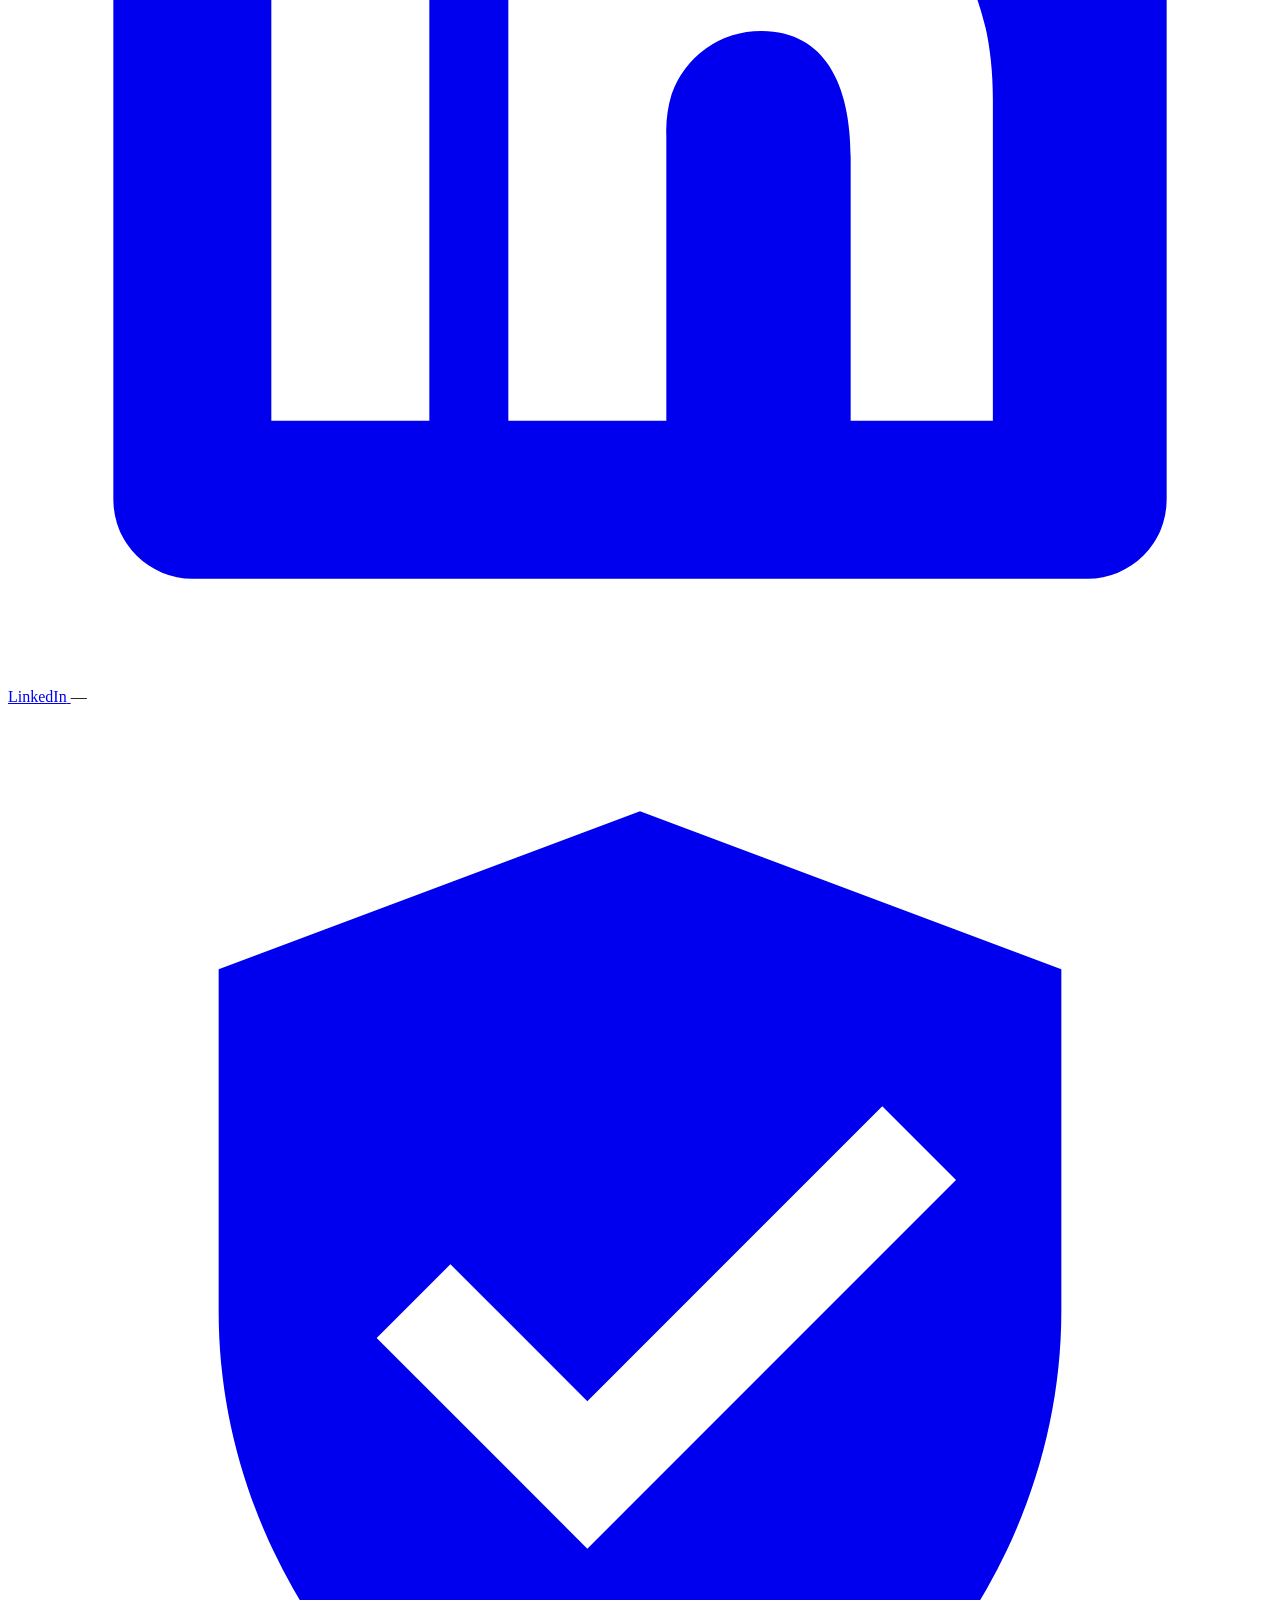
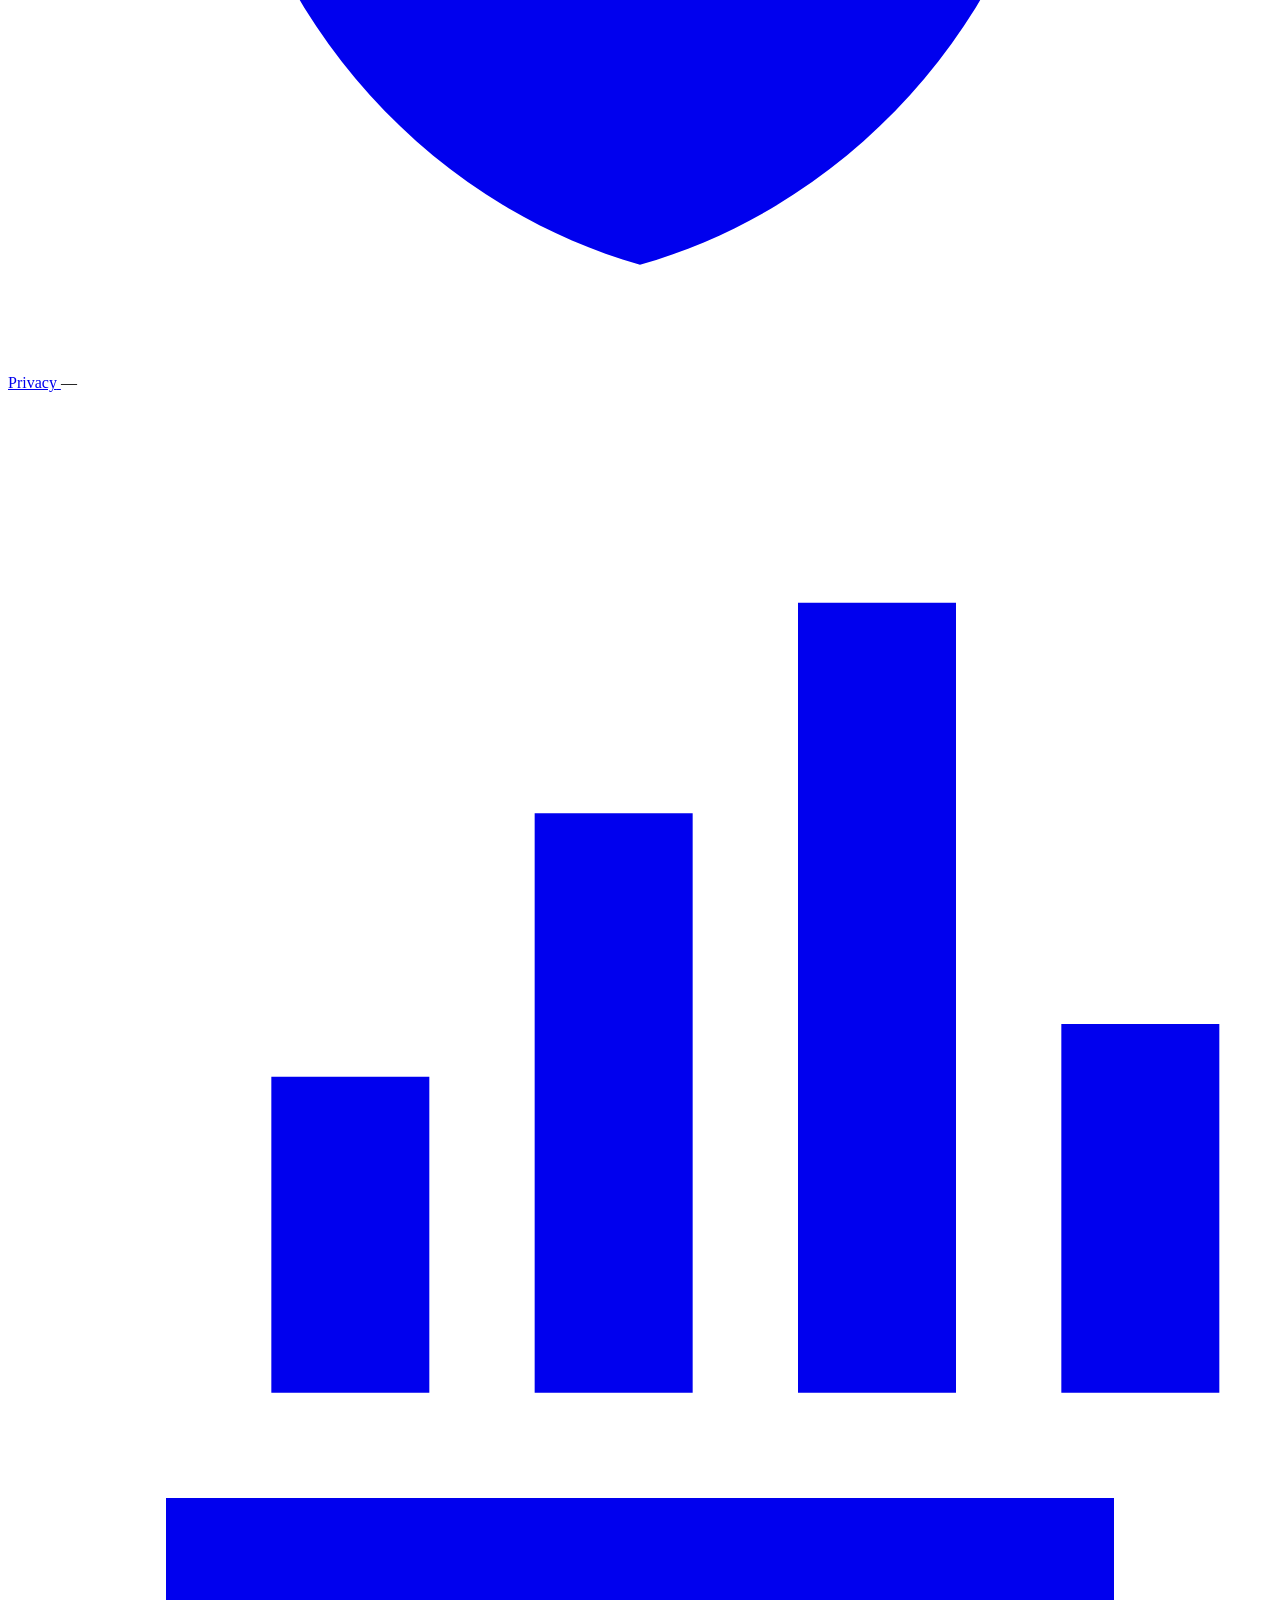
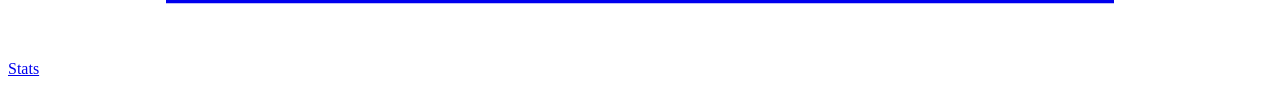
==== commit 7b1ac24c: "Site header polish: BMC button joins the GitHub star buttons, footer image badge dropped - New "Buy " ====
--- a/frontend/coverage.html
+++ b/frontend/coverage.html
@@ -41,10 +41,14 @@
   <div class="bg-blur bg-blur--right" aria-hidden="true"></div>
   <div class="lang-strip">
     <div class="lang-strip-left">
-      <a class="repo-link" href="https://github.com/ReikanYsora/Helios" target="_blank" rel="noopener" aria-label="Helios GitHub repository">
-        <svg viewBox="0 0 24 24" aria-hidden="true" focusable="false"><path fill="currentColor" d="M12 .5C5.65.5.5 5.65.5 12c0 5.08 3.29 9.39 7.86 10.91.58.11.79-.25.79-.55 0-.27-.01-1.17-.02-2.12-3.2.69-3.87-1.36-3.87-1.36-.52-1.33-1.27-1.68-1.27-1.68-1.04-.71.08-.69.08-.69 1.15.08 1.76 1.18 1.76 1.18 1.02 1.74 2.68 1.24 3.33.95.1-.74.4-1.25.72-1.54-2.55-.29-5.24-1.27-5.24-5.66 0-1.25.45-2.27 1.18-3.07-.12-.29-.51-1.46.11-3.04 0 0 .96-.31 3.15 1.17.91-.25 1.89-.38 2.86-.39.97.01 1.95.14 2.86.39 2.19-1.48 3.15-1.17 3.15-1.17.62 1.58.23 2.75.11 3.04.74.8 1.18 1.82 1.18 3.07 0 4.4-2.7 5.37-5.27 5.65.41.36.78 1.06.78 2.14 0 1.55-.01 2.79-.01 3.17 0 .31.21.67.8.55C20.21 21.38 23.5 17.07 23.5 12 23.5 5.65 18.35.5 12 .5z"/></svg>
-      </a>
-      <span class="site-version" aria-label="Site version">v1.6.4</span>
+      <div class="theme-toggle" id="site-theme-toggle" role="radiogroup" aria-label="Theme">
+        <button type="button" class="theme-btn is-active" role="radio" aria-checked="true" data-theme="dark" aria-label="Dark theme">
+          <svg viewBox="0 0 24 24" aria-hidden="true" focusable="false"><path fill="currentColor" d="M21 12.79A9 9 0 1 1 11.21 3a7 7 0 0 0 9.79 9.79z"/></svg>
+        </button>
+        <button type="button" class="theme-btn" role="radio" aria-checked="false" data-theme="light" aria-label="Light theme">
+          <svg viewBox="0 0 24 24" aria-hidden="true" focusable="false"><g fill="currentColor"><circle cx="12" cy="12" r="4"/><path d="M12 2v3M12 19v3M4.22 4.22l2.12 2.12M17.66 17.66l2.12 2.12M2 12h3M19 12h3M4.22 19.78l2.12-2.12M17.66 6.34l2.12-2.12" stroke="currentColor" stroke-width="2" stroke-linecap="round"/></g></svg>
+        </button>
+      </div>
     </div>
     <div class="lang-switcher" id="lang-switcher" aria-label="Language"></div>
   </div>
@@ -130,11 +134,6 @@
         <svg class="footer-link-icon" viewBox="0 0 24 24" aria-hidden="true" focusable="false"><path fill="currentColor" d="M3 21h18v2H3v-2zm2-8h3v6H5v-6zm5-5h3v11h-3V8zm5-4h3v15h-3V4zm5 8h3v7h-3v-7z"/></svg>
         <span data-i18n="footerStats">Stats</span>
       </a>
-      <div class="bmc-row">
-        <a href="https://www.buymeacoffee.com/reikanysora" target="_blank" rel="noopener">
-          <img src="https://img.shields.io/badge/Buy%20Me%20a%20Coffee-Donate-orange?style=flat-square&logo=buy-me-a-coffee" alt="Buy Me a Coffee">
-        </a>
-      </div>
     </div>
   </footer>
 
